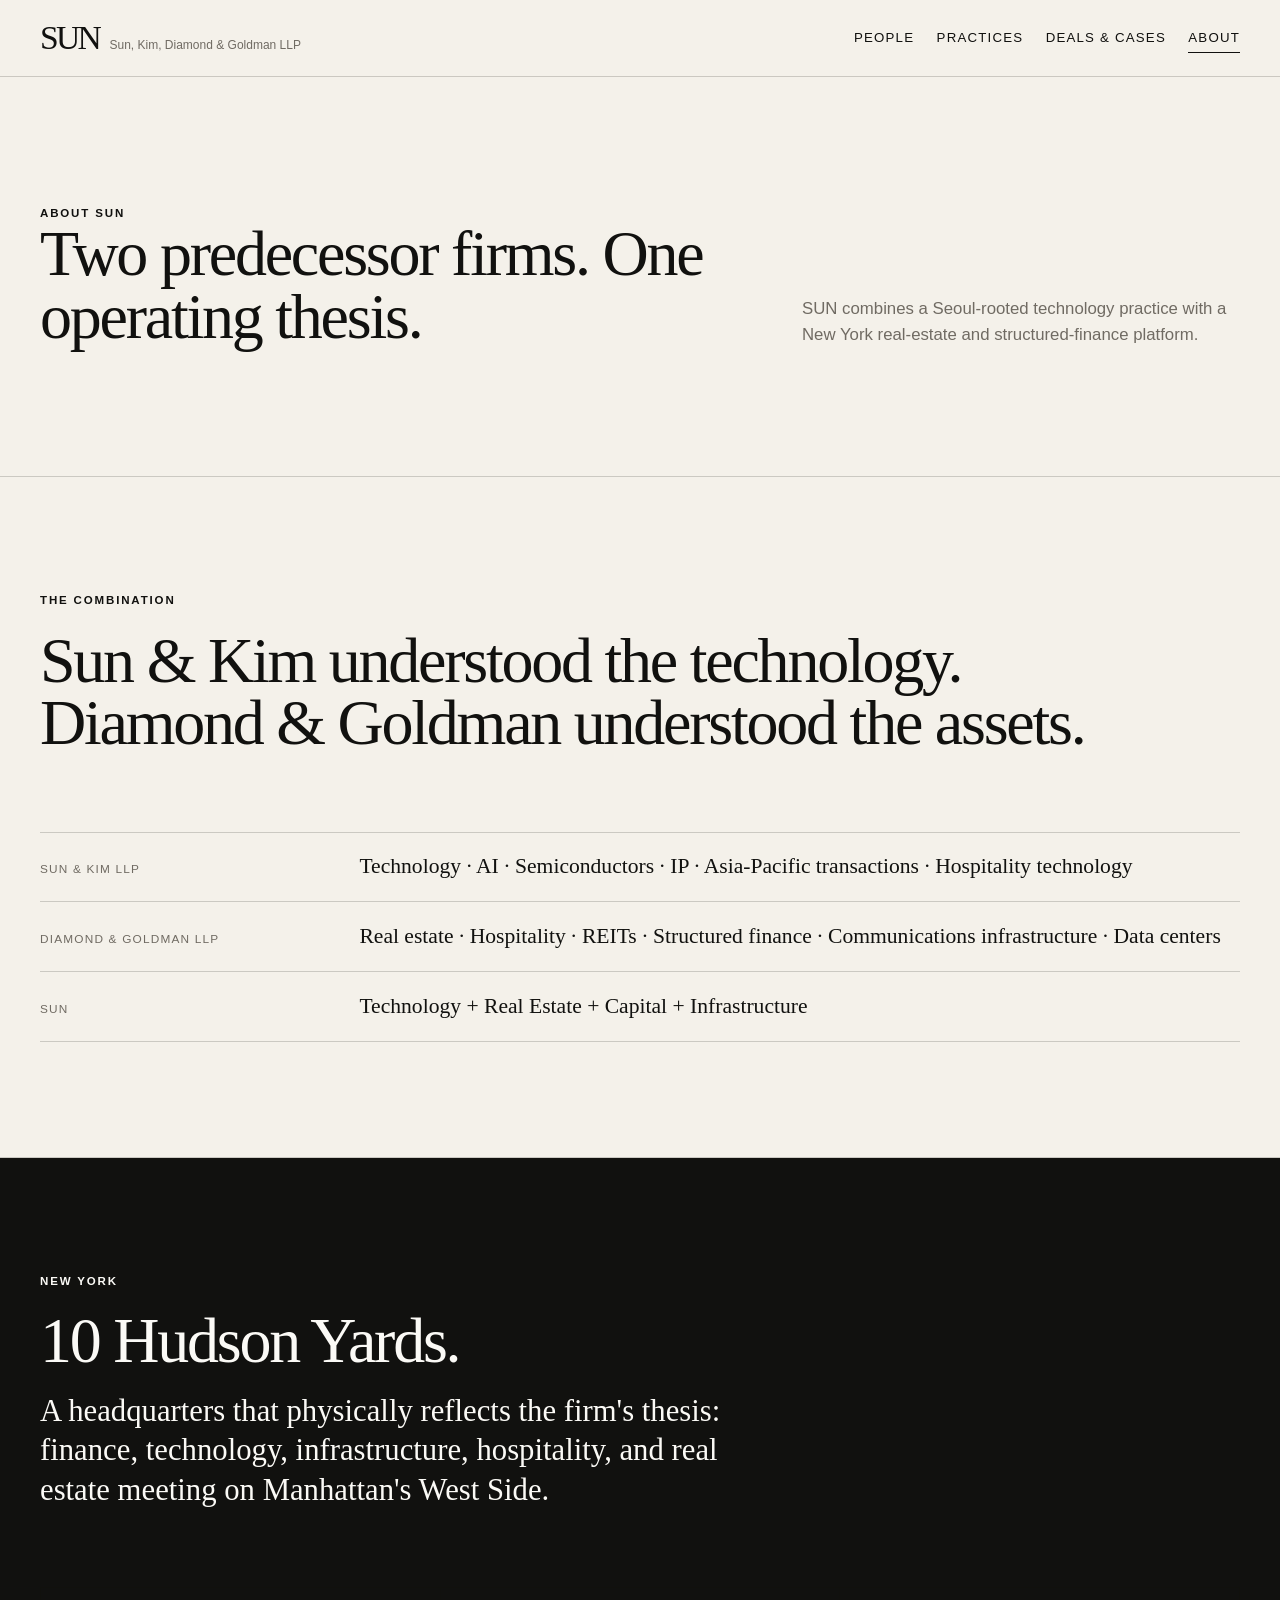
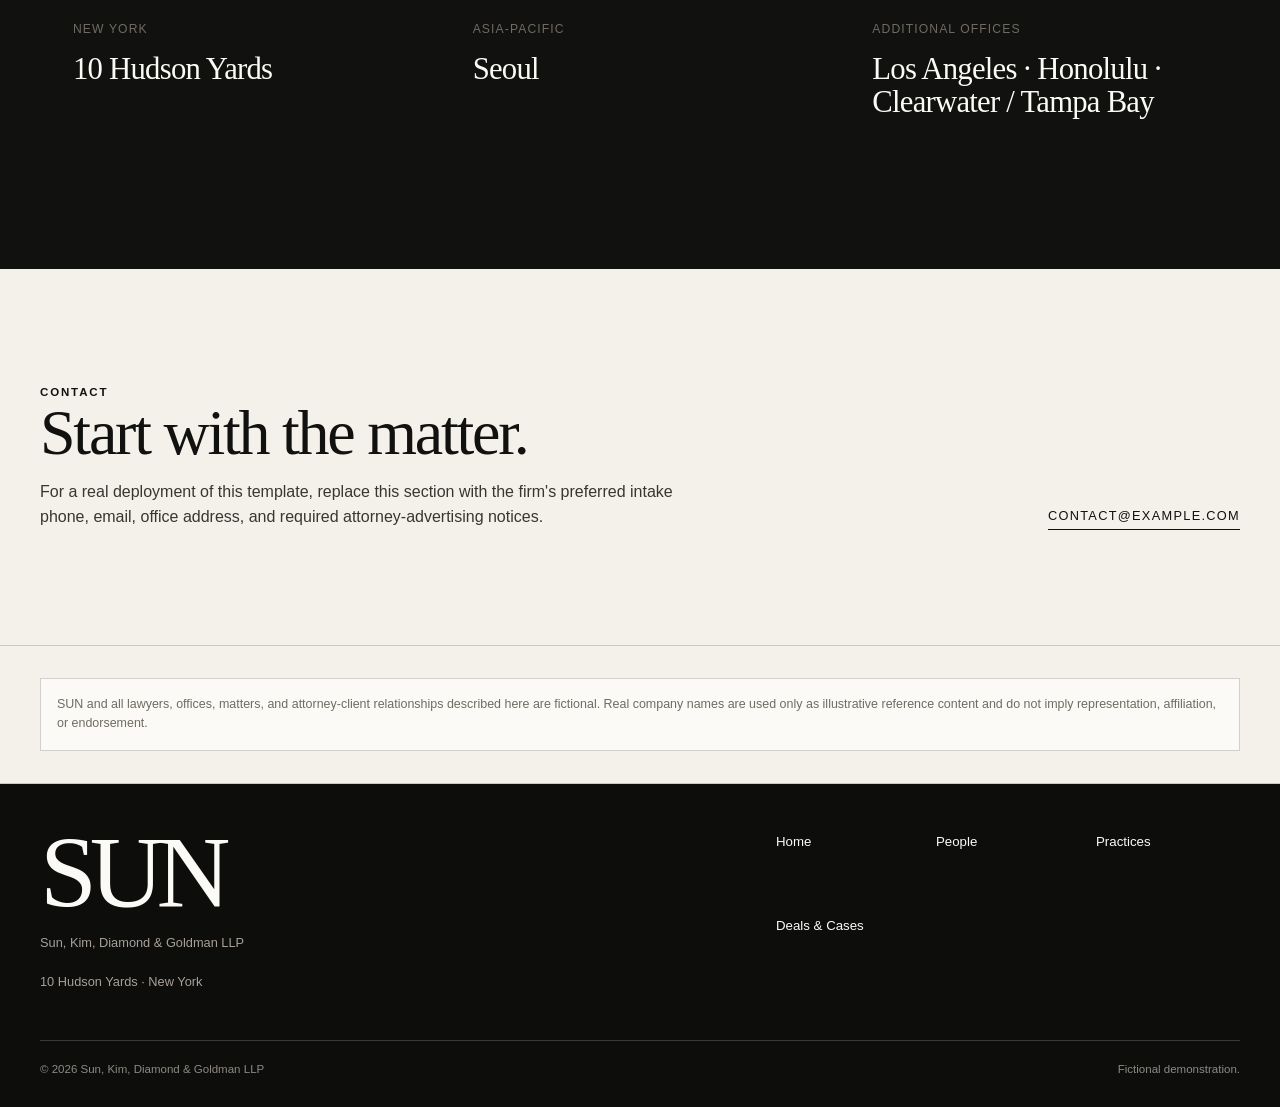
==== about.html @ 9f07de44 "build: add responsive SUN website pages" ====
<!DOCTYPE html>
<html lang="en"><head><meta charset="UTF-8"><meta name="viewport" content="width=device-width, initial-scale=1"><title>About — SUN</title><link rel="stylesheet" href="css/site.css"><script src="js/site-config.js"></script></head>
<body><a class="skip-link" href="#main">Skip to content</a>
<header class="site-header"><div class="container site-header__inner"><a class="brand" href="index.html"><span class="brand__mark" data-brand>SUN</span><span class="brand__legal" data-legal-name></span></a><nav class="nav" aria-label="Primary"><ul class="nav__list"><li><a class="nav__link" href="people.html">People</a></li><li><a class="nav__link" href="practices.html">Practices</a></li><li data-enterprise-only><a class="nav__link" href="matters.html">Deals & Cases</a></li><li><a class="nav__link" aria-current="page" href="about.html">About</a></li></ul></nav><button class="nav-toggle" aria-expanded="false" aria-controls="nav-drawer" aria-label="Open menu"><span class="nav-toggle__lines"></span></button></div></header>
<aside class="nav-drawer" id="nav-drawer" hidden><div class="nav-drawer__top"><span class="brand__mark" data-brand>SUN</span><button class="nav-drawer__close" aria-label="Close menu">×</button></div><ul class="nav-drawer__list"><li><a class="nav-drawer__link" href="people.html">People</a></li><li><a class="nav-drawer__link" href="practices.html">Practices</a></li><li data-enterprise-only><a class="nav-drawer__link" href="matters.html">Deals & Cases</a></li><li><a class="nav-drawer__link" href="about.html">About</a></li></ul></aside>
<main id="main">
<section class="page-hero"><div class="container page-hero__grid"><div><p class="eyebrow">About SUN</p><h1 class="section-title">Two predecessor firms. One operating thesis.</h1></div><p class="page-hero__copy" data-small-copy="A reusable legal website designed to make a focused practice feel clear, credible, and modern without pretending to be larger than it is.">SUN combines a Seoul-rooted technology practice with a New York real-estate and structured-finance platform.</p></div></section>
<section class="section"><div class="container"><div class="section-head"><p class="eyebrow">The combination</p><h2 class="section-title">Sun & Kim understood the technology.<br>Diamond & Goldman understood the assets.</h2></div><div class="detail-list">
<div class="detail-row"><div class="detail-row__label">Sun & Kim LLP</div><div class="detail-row__value">Technology · AI · Semiconductors · IP · Asia-Pacific transactions · Hospitality technology</div></div>
<div class="detail-row"><div class="detail-row__label">Diamond & Goldman LLP</div><div class="detail-row__value">Real estate · Hospitality · REITs · Structured finance · Communications infrastructure · Data centers</div></div>
<div class="detail-row"><div class="detail-row__label">SUN</div><div class="detail-row__value">Technology + Real Estate + Capital + Infrastructure</div></div>
</div></div></section>
<section class="section section--dark" data-enterprise-only><div class="container"><div class="section-head"><p class="eyebrow">New York</p><h2 class="section-title">10 Hudson Yards.</h2><p class="lede">A headquarters that physically reflects the firm's thesis: finance, technology, infrastructure, hospitality, and real estate meeting on Manhattan's West Side.</p></div><div class="office-grid"><article class="card"><p class="card__meta">New York</p><h3 class="card__title">10 Hudson Yards</h3></article><article class="card"><p class="card__meta">Asia-Pacific</p><h3 class="card__title">Seoul</h3></article><article class="card"><p class="card__meta">Additional offices</p><h3 class="card__title">Los Angeles · Honolulu · Clearwater / Tampa Bay</h3></article></div></div></section>
<section class="section" id="contact"><div class="container cta"><div><p class="eyebrow">Contact</p><h2 class="section-title">Start with the matter.</h2><p class="copy" style="margin-top:1rem;">For a real deployment of this template, replace this section with the firm's preferred intake phone, email, office address, and required attorney-advertising notices.</p></div><a class="cta__action" href="mailto:contact@example.com">contact@example.com</a></div></section>
<section class="section" style="padding-block:2rem;"><div class="container"><p class="notice">SUN and all lawyers, offices, matters, and attorney-client relationships described here are fictional. Real company names are used only as illustrative reference content and do not imply representation, affiliation, or endorsement.</p></div></section>
</main>
<footer class="site-footer"><div class="container"><div class="site-footer__grid"><div><div class="site-footer__mark" data-brand>SUN</div><p class="site-footer__legal" data-legal-name></p><p class="site-footer__legal" data-primary-office></p></div><ul class="site-footer__links"><li><a href="index.html">Home</a></li><li><a href="people.html">People</a></li><li><a href="practices.html">Practices</a></li><li data-enterprise-only><a href="matters.html">Deals & Cases</a></li></ul></div><div class="site-footer__bottom"><span>© <span data-year></span> <span data-legal-name></span></span><span>Fictional demonstration.</span></div></div></footer>
<script src="js/main.js"></script></body></html>
---- css/site.css ----
:root {
  --ink: #11110f;
  --paper: #f4f1ea;
  --paper-strong: #fbfaf6;
  --stone: #d8d2c7;
  --muted: #706b63;
  --line: rgba(17, 17, 15, 0.18);
  --accent: #27384d;
  --accent-soft: #dfe5ea;
  --serif: Georgia, "Times New Roman", Times, serif;
  --sans: "Helvetica Neue", Helvetica, Arial, -apple-system, BlinkMacSystemFont, "Segoe UI", sans-serif;
  --max: 82rem;
  --measure: 43rem;
  --s1: .35rem;
  --s2: .65rem;
  --s3: 1rem;
  --s4: 1.5rem;
  --s5: 2.25rem;
  --s6: 3.5rem;
  --s7: 5.5rem;
}

*,
*::before,
*::after { box-sizing: border-box; }

html {
  scroll-behavior: smooth;
  -webkit-text-size-adjust: 100%;
}

body {
  margin: 0;
  color: var(--ink);
  background: var(--paper);
  font-family: var(--sans);
  line-height: 1.55;
  font-size: 1rem;
  -webkit-font-smoothing: antialiased;
}

body.drawer-open { overflow: hidden; }

img, svg { display: block; max-width: 100%; }
a { color: inherit; text-decoration: none; }
button { font: inherit; }
ul { margin: 0; padding: 0; list-style: none; }
p { margin: 0; }
h1, h2, h3 { margin: 0; font-weight: 400; }

.skip-link {
  position: fixed;
  left: 1rem;
  top: -5rem;
  z-index: 999;
  background: var(--ink);
  color: #fff;
  padding: .75rem 1rem;
}
.skip-link:focus { top: 1rem; }

.container {
  width: min(calc(100% - 2rem), var(--max));
  margin-inline: auto;
}

.rule { border-top: 1px solid var(--line); }
.eyebrow {
  font-size: .72rem;
  text-transform: uppercase;
  letter-spacing: .16em;
  font-weight: 700;
}
.display {
  font-family: var(--serif);
  font-size: clamp(3.1rem, 9vw, 8.5rem);
  letter-spacing: -.055em;
  line-height: .86;
}
.section-title {
  font-family: var(--serif);
  font-size: clamp(2.25rem, 5vw, 4.8rem);
  line-height: .98;
  letter-spacing: -.035em;
}
.lede {
  font-family: var(--serif);
  font-size: clamp(1.25rem, 2.4vw, 2rem);
  line-height: 1.28;
  max-width: var(--measure);
}
.copy {
  max-width: 42rem;
  color: #393630;
}

.site-header {
  position: sticky;
  top: 0;
  z-index: 80;
  background: color-mix(in srgb, var(--paper) 94%, transparent);
  backdrop-filter: blur(12px);
  border-bottom: 1px solid var(--line);
}
.site-header__inner {
  min-height: 76px;
  display: grid;
  grid-template-columns: 1fr auto;
  align-items: center;
  gap: 1rem;
}
.brand {
  display: inline-flex;
  align-items: baseline;
  gap: .65rem;
  min-width: 0;
}
.brand__mark {
  font-family: var(--serif);
  font-size: 2.1rem;
  letter-spacing: -.08em;
}
.brand__legal {
  display: none;
  color: var(--muted);
  font-size: .75rem;
}
.nav { display: none; }
.nav__list { display: flex; gap: 1.4rem; align-items: center; }
.nav__link {
  font-size: .83rem;
  text-transform: uppercase;
  letter-spacing: .09em;
  border-bottom: 1px solid transparent;
  padding-block: .4rem;
}
.nav__link:hover,
.nav__link[aria-current="page"] { border-color: var(--ink); }
.nav-toggle {
  width: 44px;
  height: 44px;
  display: grid;
  place-items: center;
  border: 1px solid var(--line);
  background: transparent;
}
.nav-toggle__lines,
.nav-toggle__lines::before,
.nav-toggle__lines::after {
  width: 19px;
  height: 1px;
  background: var(--ink);
  content: "";
  display: block;
}
.nav-toggle__lines { position: relative; }
.nav-toggle__lines::before { position: absolute; top: -6px; }
.nav-toggle__lines::after { position: absolute; top: 6px; }

.nav-drawer {
  position: fixed;
  inset: 0;
  z-index: 100;
  background: var(--ink);
  color: var(--paper-strong);
  padding: 1rem;
}
.nav-drawer__top {
  display: flex;
  align-items: center;
  justify-content: space-between;
}
.nav-drawer__close {
  border: 1px solid rgba(255,255,255,.3);
  background: transparent;
  color: white;
  width: 44px;
  height: 44px;
  font-size: 1.4rem;
}
.nav-drawer__list {
  margin-top: 9vh;
  display: grid;
  gap: .15rem;
}
.nav-drawer__link {
  display: block;
  font-family: var(--serif);
  font-size: clamp(2.2rem, 10vw, 5rem);
  line-height: 1.02;
  padding: .25rem 0;
}
.nav-drawer__meta {
  position: absolute;
  left: 1rem;
  right: 1rem;
  bottom: 1.3rem;
  color: #bbb5aa;
  font-size: .8rem;
}

.hero {
  min-height: min(830px, calc(100svh - 76px));
  display: flex;
  align-items: flex-end;
  border-bottom: 1px solid var(--line);
  overflow: hidden;
}
.hero__inner {
  width: 100%;
  padding-block: clamp(4.5rem, 12vw, 9rem) clamp(2rem, 5vw, 4rem);
}
.hero__topline {
  display: flex;
  justify-content: space-between;
  gap: 2rem;
  align-items: flex-start;
  margin-bottom: clamp(3.2rem, 10vw, 8rem);
}
.hero__location {
  max-width: 18rem;
  text-align: right;
  font-size: .8rem;
  color: var(--muted);
}
.hero__statement {
  display: grid;
  gap: 1.4rem;
  margin-top: 2.2rem;
  max-width: 47rem;
}
.hero__statement strong { font-weight: 600; }

.section {
  padding-block: clamp(4rem, 9vw, 8rem);
  border-bottom: 1px solid var(--line);
}
.section--dark {
  background: var(--ink);
  color: var(--paper-strong);
}
.section--dark .copy,
.section--dark .meta { color: #bdb7ac; }
.section-head {
  display: grid;
  gap: 1.2rem;
  margin-bottom: clamp(2.5rem, 6vw, 5rem);
}
.section-head--split {
  grid-template-columns: 1fr;
}
.text-link {
  display: inline-flex;
  align-items: center;
  gap: .5rem;
  font-size: .78rem;
  text-transform: uppercase;
  letter-spacing: .11em;
  font-weight: 700;
}
.text-link::after { content: "↗"; transition: transform .18s ease; }
.text-link:hover::after { transform: translate(.15rem,-.15rem); }

.matter-grid,
.practice-grid,
.people-grid,
.office-grid,
.insight-grid {
  display: grid;
  gap: 1px;
  background: var(--line);
  border: 1px solid var(--line);
}
.card {
  background: var(--paper);
  padding: clamp(1.25rem, 3vw, 2rem);
  min-width: 0;
}
.section--dark .card { background: var(--ink); }
.card__meta,
.meta {
  color: var(--muted);
  font-size: .76rem;
  text-transform: uppercase;
  letter-spacing: .09em;
}
.card__title {
  margin-top: .9rem;
  font-family: var(--serif);
  font-size: clamp(1.55rem, 2.4vw, 2.2rem);
  line-height: 1.08;
  letter-spacing: -.025em;
}
.card__copy { margin-top: 1rem; color: #4c4943; }
.card__link { display: block; height: 100%; }
.card__link:hover .card__title { text-decoration: underline; text-decoration-thickness: 1px; text-underline-offset: .14em; }

.practice-card {
  min-height: 14rem;
  display: flex;
  flex-direction: column;
  justify-content: space-between;
}
.practice-card__index { color: var(--muted); font-size: .78rem; }
.practice-card__title {
  font-family: var(--serif);
  font-size: clamp(1.7rem, 3vw, 2.7rem);
  line-height: 1;
}

.person-card {
  min-height: 20rem;
  display: flex;
  flex-direction: column;
  justify-content: space-between;
}
.person-card__initials {
  font-family: var(--serif);
  font-size: clamp(4rem, 8vw, 7.2rem);
  letter-spacing: -.06em;
  color: color-mix(in srgb, var(--accent) 85%, var(--ink));
}
.person-card__name {
  font-family: var(--serif);
  font-size: 1.65rem;
  line-height: 1.05;
}
.person-card__role { color: var(--muted); margin-top: .35rem; font-size: .9rem; }

.client-strip {
  display: flex;
  flex-wrap: wrap;
  gap: .75rem 1.5rem;
  padding-top: 1.5rem;
  color: var(--muted);
}
.client-strip span { font-size: .78rem; text-transform: uppercase; letter-spacing: .1em; }

.thesis {
  display: grid;
  gap: 2rem;
  align-items: start;
}
.thesis__line {
  font-family: var(--serif);
  font-size: clamp(2.7rem, 7vw, 7rem);
  line-height: .93;
  letter-spacing: -.045em;
}
.thesis__steps {
  display: grid;
  border-top: 1px solid rgba(255,255,255,.24);
}
.thesis__step {
  display: grid;
  grid-template-columns: 2.2rem 1fr;
  gap: 1rem;
  padding-block: 1rem;
  border-bottom: 1px solid rgba(255,255,255,.16);
}
.thesis__step b { font-weight: 500; }

.page-hero {
  padding-block: clamp(4rem, 10vw, 8rem);
  border-bottom: 1px solid var(--line);
}
.page-hero__grid {
  display: grid;
  gap: 2rem;
}
.page-hero__copy {
  max-width: 44rem;
  color: var(--muted);
  font-size: 1.05rem;
}

.detail-list {
  display: grid;
  border-top: 1px solid var(--line);
}
.detail-row {
  display: grid;
  gap: .7rem;
  padding-block: 1.1rem;
  border-bottom: 1px solid var(--line);
}
.detail-row__label {
  font-size: .74rem;
  text-transform: uppercase;
  letter-spacing: .1em;
  color: var(--muted);
}
.detail-row__value { font-family: var(--serif); font-size: 1.35rem; }

.notice {
  border: 1px solid var(--line);
  padding: 1rem;
  font-size: .78rem;
  color: var(--muted);
  background: var(--paper-strong);
}

.cta {
  display: grid;
  gap: 2rem;
  align-items: end;
}
.cta__action {
  display: inline-block;
  border-bottom: 1px solid currentColor;
  padding-bottom: .2rem;
  font-size: .8rem;
  text-transform: uppercase;
  letter-spacing: .1em;
}

.site-footer {
  background: #0d0d0c;
  color: var(--paper-strong);
  padding-block: 3rem 1.8rem;
}
.site-footer__grid {
  display: grid;
  gap: 2.5rem;
}
.site-footer__mark {
  font-family: var(--serif);
  font-size: clamp(3rem, 8vw, 7rem);
  line-height: .8;
  letter-spacing: -.07em;
}
.site-footer__legal { margin-top: 1.2rem; color: #a7a198; font-size: .8rem; }
.site-footer__links {
  display: grid;
  grid-template-columns: repeat(2,minmax(0,1fr));
  gap: .55rem 1rem;
  font-size: .83rem;
}
.site-footer__bottom {
  margin-top: 3rem;
  padding-top: 1.25rem;
  border-top: 1px solid rgba(255,255,255,.18);
  display: flex;
  flex-wrap: wrap;
  gap: .7rem 1.2rem;
  justify-content: space-between;
  color: #8f8a82;
  font-size: .72rem;
}

@media (min-width: 640px) {
  .container { width: min(calc(100% - 3rem), var(--max)); }
  .brand__legal { display: inline; }
  .matter-grid,
  .practice-grid,
  .people-grid,
  .office-grid,
  .insight-grid { grid-template-columns: repeat(2, minmax(0, 1fr)); }
  .detail-row { grid-template-columns: minmax(10rem,.35fr) 1fr; align-items: baseline; }
  .site-footer__links { grid-template-columns: repeat(3,minmax(0,1fr)); }
}

@media (min-width: 920px) {
  .site-header__inner { grid-template-columns: auto 1fr; }
  .nav { display: block; justify-self: end; }
  .nav-toggle { display: none; }
  .section-head--split { grid-template-columns: 1fr 1fr; align-items: end; }
  .section-head--split > :last-child { justify-self: end; }
  .matter-grid { grid-template-columns: 1.4fr 1fr 1fr; }
  .practice-grid { grid-template-columns: repeat(3, minmax(0,1fr)); }
  .people-grid { grid-template-columns: repeat(4, minmax(0,1fr)); }
  .office-grid { grid-template-columns: repeat(3, minmax(0,1fr)); }
  .insight-grid { grid-template-columns: repeat(3, minmax(0,1fr)); }
  .thesis { grid-template-columns: 1.25fr .75fr; gap: 5rem; }
  .page-hero__grid { grid-template-columns: 1.25fr .75fr; align-items: end; }
  .cta { grid-template-columns: 1fr auto; }
  .site-footer__grid { grid-template-columns: 1.2fr .8fr; }
}

@media (min-width: 1200px) {
  .container { width: min(calc(100% - 5rem), var(--max)); }
}

@media (prefers-reduced-motion: reduce) {
  * { scroll-behavior: auto !important; transition: none !important; }
}

:focus-visible {
  outline: 2px solid var(--accent);
  outline-offset: 3px;
}

html[data-firm-profile="small"] [data-enterprise-only] { display: none !important; }
html[data-firm-profile="small"] .people-grid { grid-template-columns: repeat(auto-fit, minmax(min(100%, 18rem), 1fr)); }
html[data-firm-profile="small"] .practice-grid,
html[data-firm-profile="small"] .matter-grid,
html[data-firm-profile="small"] .office-grid { grid-template-columns: repeat(auto-fit, minmax(min(100%, 20rem), 1fr)); }
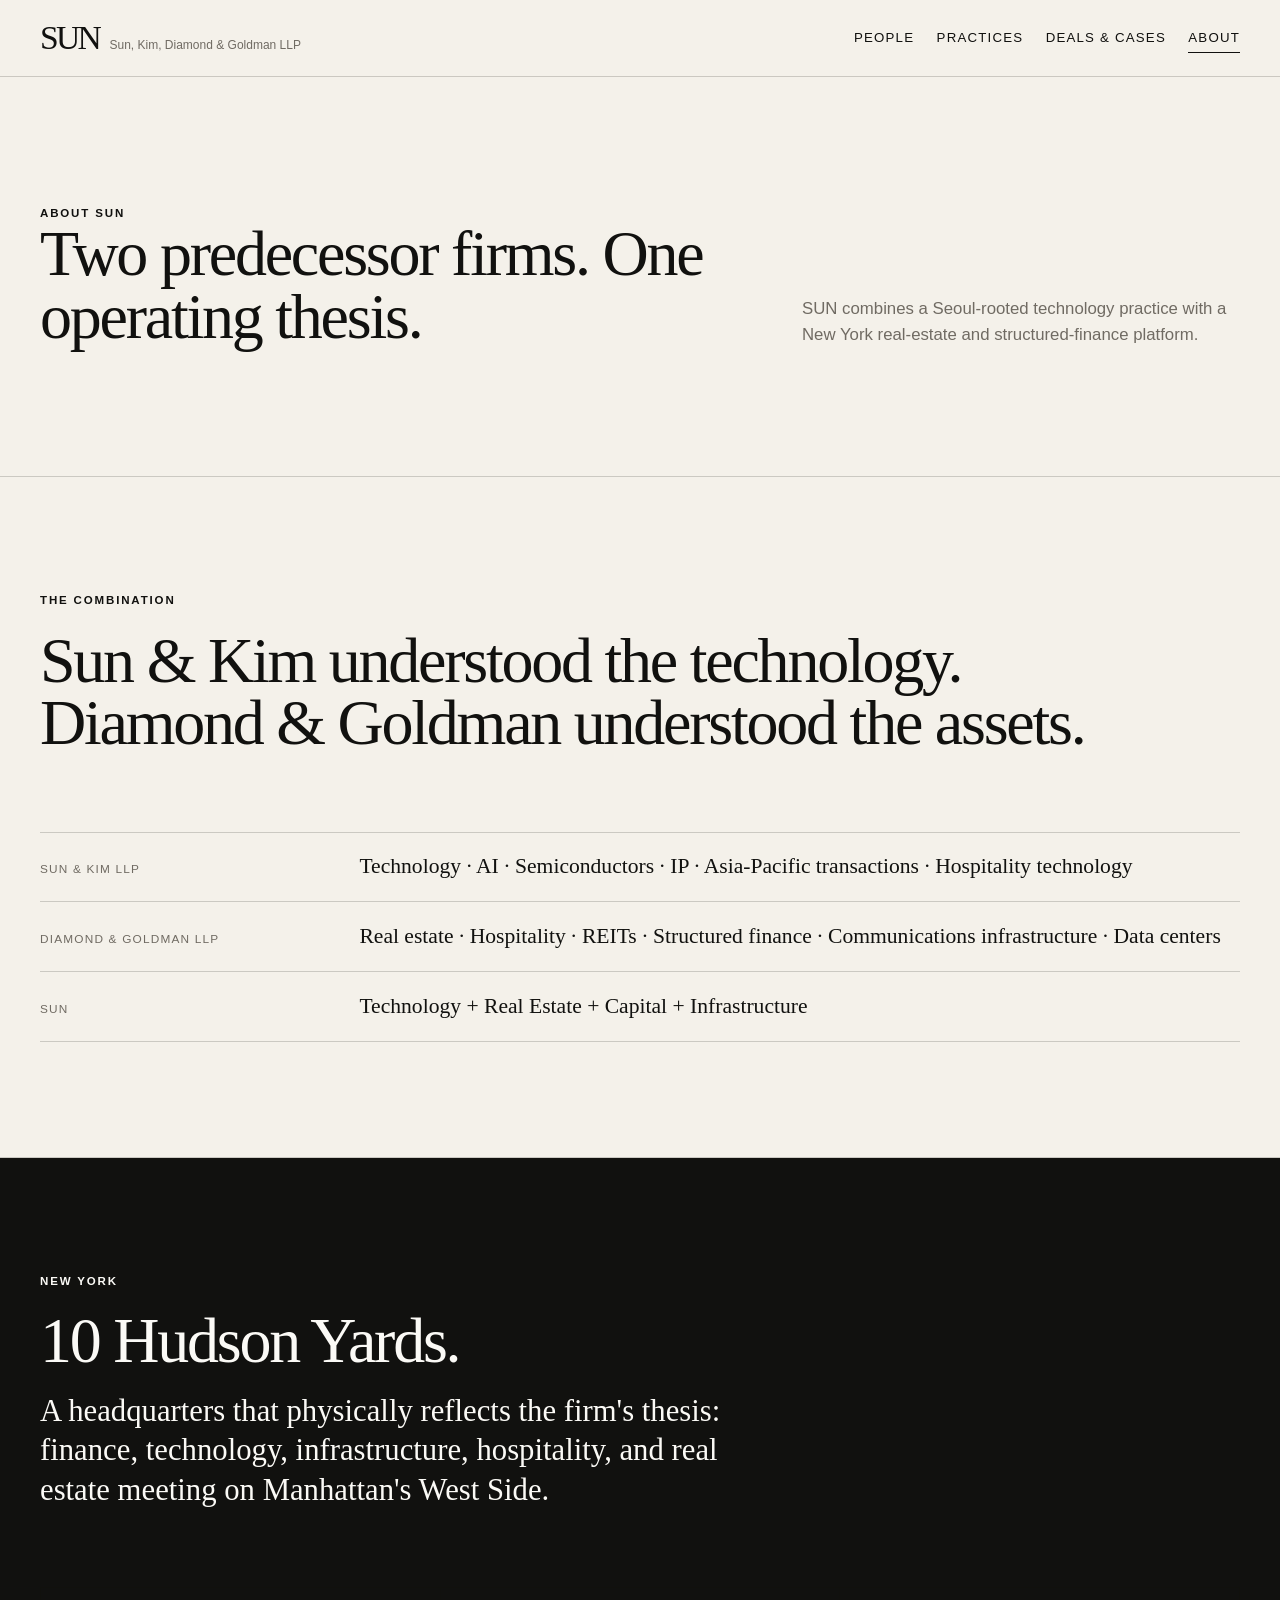
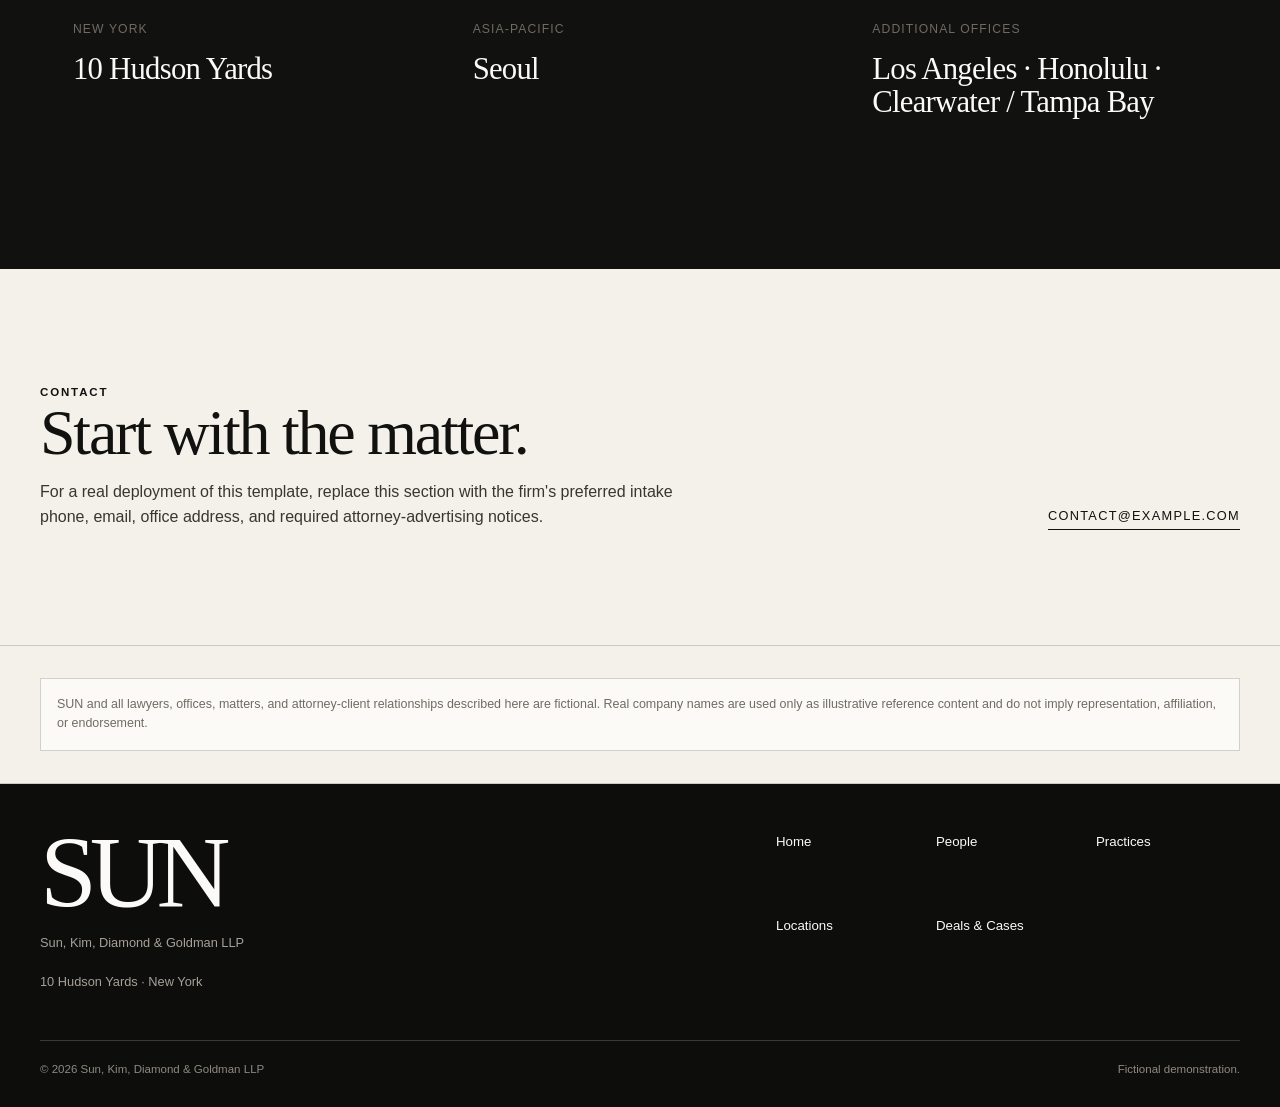
==== commit c053a058: "design: add locations navigation and editorial refinements" ====
--- a/about.html
+++ b/about.html
@@ -14,5 +14,5 @@
 <section class="section" id="contact"><div class="container cta"><div><p class="eyebrow">Contact</p><h2 class="section-title">Start with the matter.</h2><p class="copy" style="margin-top:1rem;">For a real deployment of this template, replace this section with the firm's preferred intake phone, email, office address, and required attorney-advertising notices.</p></div><a class="cta__action" href="mailto:contact@example.com">contact@example.com</a></div></section>
 <section class="section" style="padding-block:2rem;"><div class="container"><p class="notice">SUN and all lawyers, offices, matters, and attorney-client relationships described here are fictional. Real company names are used only as illustrative reference content and do not imply representation, affiliation, or endorsement.</p></div></section>
 </main>
-<footer class="site-footer"><div class="container"><div class="site-footer__grid"><div><div class="site-footer__mark" data-brand>SUN</div><p class="site-footer__legal" data-legal-name></p><p class="site-footer__legal" data-primary-office></p></div><ul class="site-footer__links"><li><a href="index.html">Home</a></li><li><a href="people.html">People</a></li><li><a href="practices.html">Practices</a></li><li data-enterprise-only><a href="matters.html">Deals & Cases</a></li></ul></div><div class="site-footer__bottom"><span>© <span data-year></span> <span data-legal-name></span></span><span>Fictional demonstration.</span></div></div></footer>
+<footer class="site-footer"><div class="container"><div class="site-footer__grid"><div><div class="site-footer__mark" data-brand>SUN</div><p class="site-footer__legal" data-legal-name></p><p class="site-footer__legal" data-primary-office></p></div><ul class="site-footer__links"><li><a href="index.html">Home</a></li><li><a href="people.html">People</a></li><li><a href="practices.html">Practices</a></li><li><a href="locations.html">Locations</a></li><li data-enterprise-only><a href="matters.html">Deals & Cases</a></li></ul></div><div class="site-footer__bottom"><span>© <span data-year></span> <span data-legal-name></span></span><span>Fictional demonstration.</span></div></div></footer>
 <script src="js/main.js"></script></body></html>
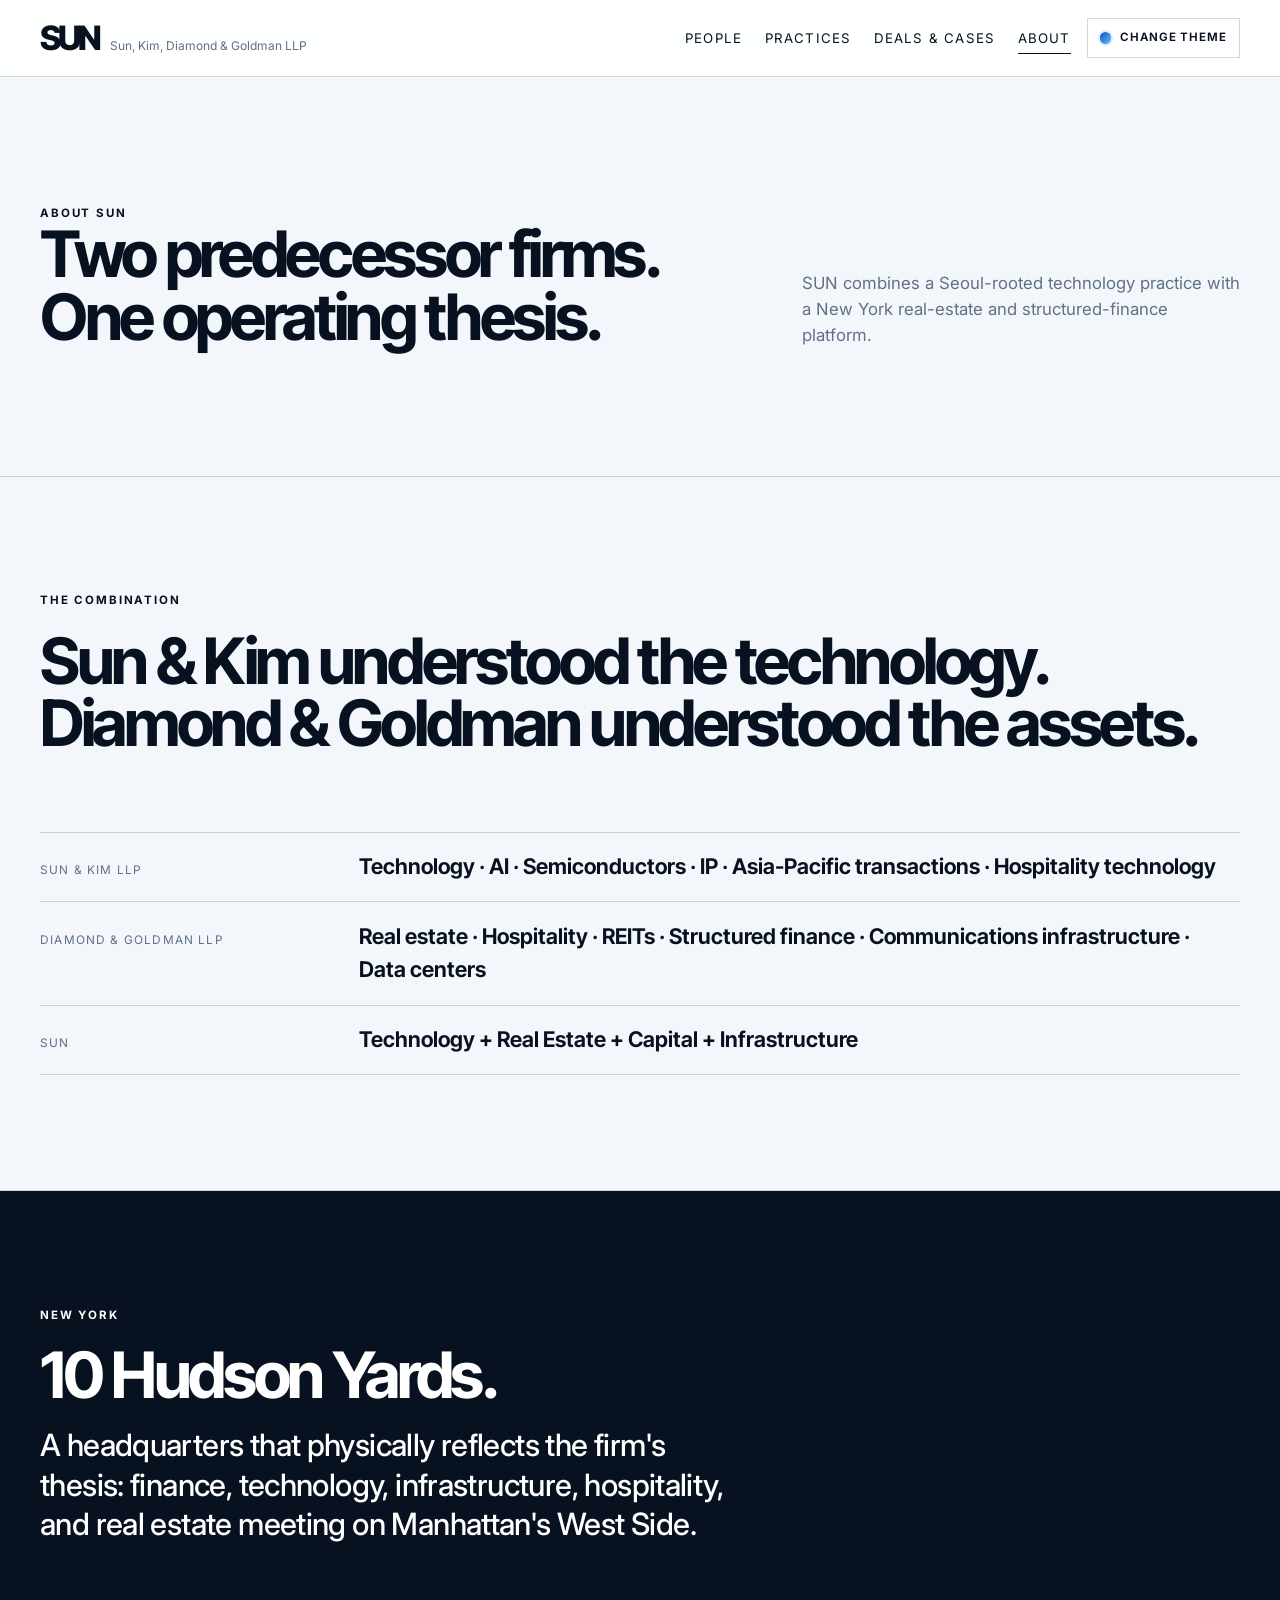
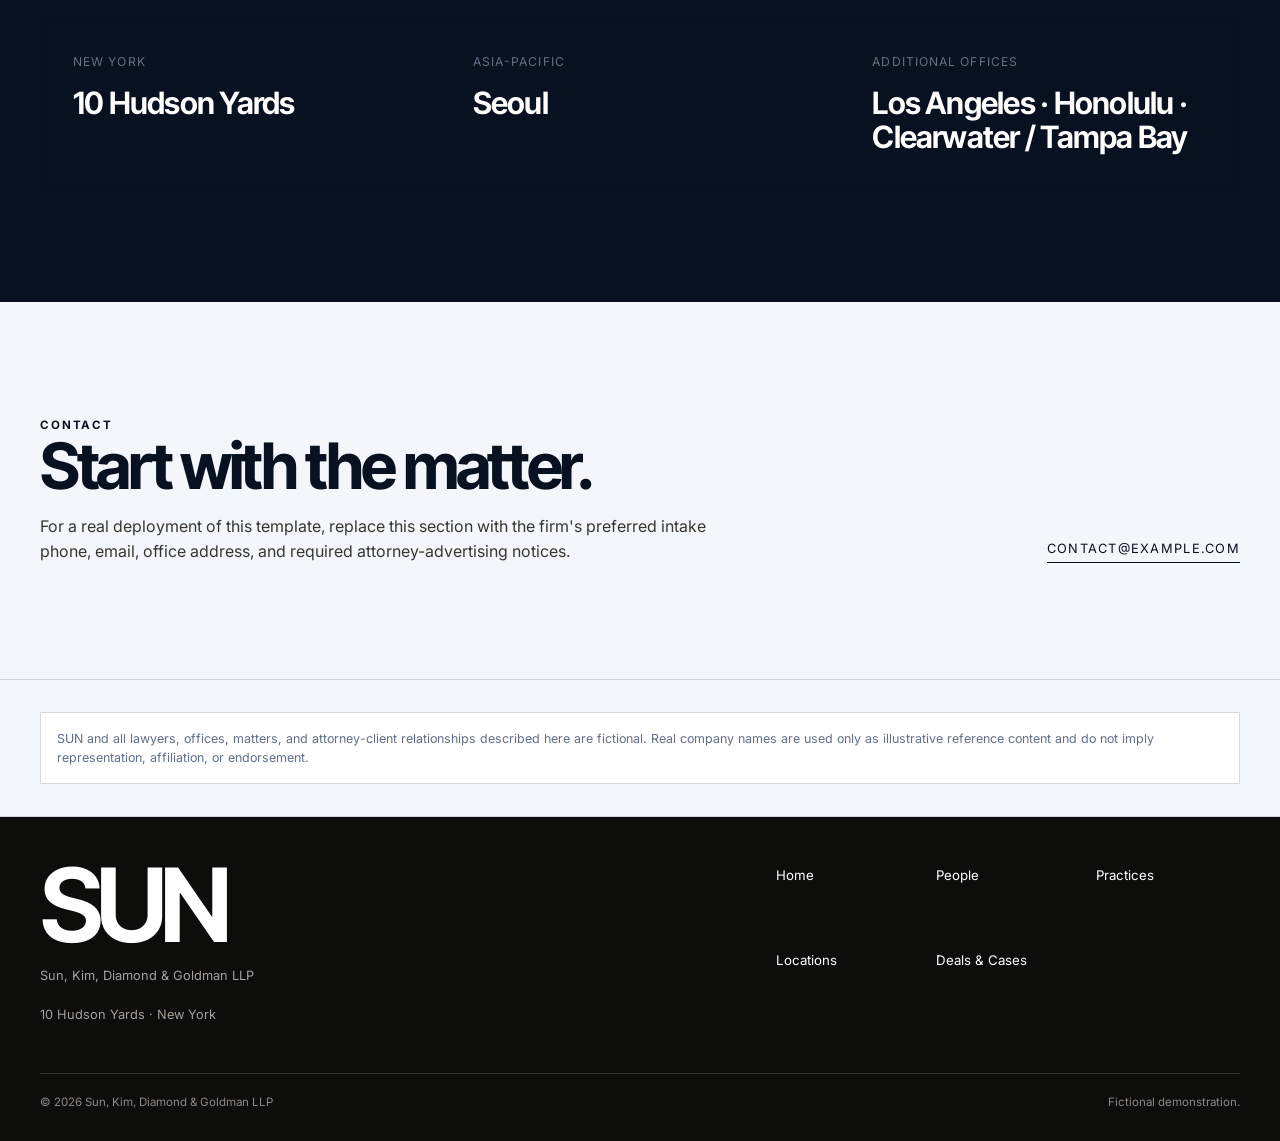
==== commit 6efdc4c2: "design: load Inter typography consistently" ====
--- a/about.html
+++ b/about.html
@@ -1,5 +1,5 @@
 <!DOCTYPE html>
-<html lang="en"><head><meta charset="UTF-8"><meta name="viewport" content="width=device-width, initial-scale=1"><title>About — SUN</title><link rel="stylesheet" href="css/site.css"><script src="js/site-config.js"></script></head>
+<html lang="en"><head><meta charset="UTF-8"><meta name="viewport" content="width=device-width, initial-scale=1"><title>About — SUN</title><link rel="preconnect" href="https://fonts.googleapis.com"><link rel="preconnect" href="https://fonts.gstatic.com" crossorigin><link href="https://fonts.googleapis.com/css2?family=Inter:wght@400;500;600;700&family=Inter+Tight:wght@500;600;700;800&display=swap" rel="stylesheet"><link rel="stylesheet" href="css/site.css"><script src="js/site-config.js"></script></head>
 <body><a class="skip-link" href="#main">Skip to content</a>
 <header class="site-header"><div class="container site-header__inner"><a class="brand" href="index.html"><span class="brand__mark" data-brand>SUN</span><span class="brand__legal" data-legal-name></span></a><nav class="nav" aria-label="Primary"><ul class="nav__list"><li><a class="nav__link" href="people.html">People</a></li><li><a class="nav__link" href="practices.html">Practices</a></li><li data-enterprise-only><a class="nav__link" href="matters.html">Deals & Cases</a></li><li><a class="nav__link" aria-current="page" href="about.html">About</a></li></ul></nav><button class="nav-toggle" aria-expanded="false" aria-controls="nav-drawer" aria-label="Open menu"><span class="nav-toggle__lines"></span></button></div></header>
 <aside class="nav-drawer" id="nav-drawer" hidden><div class="nav-drawer__top"><span class="brand__mark" data-brand>SUN</span><button class="nav-drawer__close" aria-label="Close menu">×</button></div><ul class="nav-drawer__list"><li><a class="nav-drawer__link" href="people.html">People</a></li><li><a class="nav-drawer__link" href="practices.html">Practices</a></li><li data-enterprise-only><a class="nav-drawer__link" href="matters.html">Deals & Cases</a></li><li><a class="nav-drawer__link" href="about.html">About</a></li></ul></aside>
--- a/css/site.css
+++ b/css/site.css
@@ -495,3 +495,534 @@
 html[data-firm-profile="small"] .practice-grid,
 html[data-firm-profile="small"] .matter-grid,
 html[data-firm-profile="small"] .office-grid { grid-template-columns: repeat(auto-fit, minmax(min(100%, 20rem), 1fr)); }
+
+
+/* -- Locations ----------------------------------------------------------- */
+.location-feature {
+  border-bottom: 1px solid var(--line);
+}
+.location-feature__media {
+  width: 100%;
+  max-height: 38rem;
+  overflow: hidden;
+  background: var(--stone);
+}
+.location-feature__media img {
+  width: 100%;
+  height: clamp(18rem, 48vw, 38rem);
+  object-fit: cover;
+  object-position: center 48%;
+}
+.location-feature__content {
+  padding-block: clamp(2rem, 6vw, 5rem);
+  display: grid;
+  gap: 2rem;
+}
+.location-feature__details {
+  display: grid;
+  gap: 1.25rem;
+}
+.location-feature__facts {
+  margin-top: .75rem;
+}
+.image-credit {
+  color: var(--muted);
+  font-size: .7rem;
+  line-height: 1.5;
+}
+.image-credit a {
+  text-decoration: underline;
+  text-underline-offset: .18em;
+}
+.location-list {
+  border-top: 1px solid var(--line);
+}
+.location-row {
+  display: grid;
+  gap: .65rem;
+  padding-block: 1.5rem;
+  border-bottom: 1px solid var(--line);
+}
+.location-row__city {
+  font-family: var(--serif);
+  font-size: clamp(1.8rem, 4vw, 3.2rem);
+  line-height: 1;
+  letter-spacing: -.035em;
+}
+.location-row__role {
+  font-weight: 600;
+  margin-bottom: .35rem;
+}
+.location-row__region {
+  color: var(--muted);
+  font-size: .72rem;
+  text-transform: uppercase;
+  letter-spacing: .12em;
+}
+
+@media (min-width: 920px) {
+  .location-feature__content {
+    grid-template-columns: .8fr 1.2fr;
+    gap: 5rem;
+    align-items: start;
+  }
+  .location-row {
+    grid-template-columns: minmax(12rem,.55fr) 1fr auto;
+    gap: 2rem;
+    align-items: start;
+  }
+}
+
+
+/* ==========================================================================
+   SUN V2 — Hudson Cobalt + Inter
+   Visual thesis: institutional law with architectural/technology energy.
+   ========================================================================== */
+
+:root,
+html[data-theme="cobalt"] {
+  --ink: #07111f;
+  --paper: #f3f7fb;
+  --paper-strong: #ffffff;
+  --stone: #dbe7f2;
+  --muted: #607087;
+  --line: rgba(7, 17, 31, 0.16);
+  --accent: #0a4fb3;
+  --accent-strong: #168bff;
+  --accent-light: #62c3ff;
+  --hero-gradient: linear-gradient(132deg, #061a33 0%, #0a4fb3 44%, #168bff 75%, #62c3ff 112%);
+  --hero-text: #ffffff;
+  --hero-muted: rgba(255,255,255,.80);
+  --serif: "Inter Tight", "Inter", Arial, sans-serif;
+  --sans: "Inter", Arial, sans-serif;
+}
+
+html[data-theme="lime"] {
+  --ink: #102014;
+  --paper: #f6faef;
+  --paper-strong: #ffffff;
+  --stone: #e2efd2;
+  --muted: #66725f;
+  --line: rgba(16, 32, 20, 0.16);
+  --accent: #4f9f29;
+  --accent-strong: #73c93a;
+  --accent-light: #b8f34b;
+  --hero-gradient: linear-gradient(132deg, #102312 0%, #28551c 42%, #63b72d 76%, #b8f34b 116%);
+  --hero-text: #ffffff;
+  --hero-muted: rgba(255,255,255,.80);
+}
+
+html[data-theme="rose"] {
+  --ink: #241017;
+  --paper: #fbf3f5;
+  --paper-strong: #ffffff;
+  --stone: #f0dce1;
+  --muted: #7a6269;
+  --line: rgba(36, 16, 23, 0.16);
+  --accent: #9e2740;
+  --accent-strong: #d53f5d;
+  --accent-light: #ff8093;
+  --hero-gradient: linear-gradient(132deg, #2b0a13 0%, #6f172b 42%, #b92e4a 76%, #ff6b82 116%);
+  --hero-text: #ffffff;
+  --hero-muted: rgba(255,255,255,.80);
+}
+
+html[data-theme="lemon"] {
+  --ink: #231f10;
+  --paper: #fffbed;
+  --paper-strong: #ffffff;
+  --stone: #f3ebc9;
+  --muted: #756d4e;
+  --line: rgba(35, 31, 16, 0.17);
+  --accent: #9f7c00;
+  --accent-strong: #d6a900;
+  --accent-light: #ffe65b;
+  --hero-gradient: linear-gradient(132deg, #332a00 0%, #735d00 44%, #d6a900 77%, #ffe65b 118%);
+  --hero-text: #fffdf5;
+  --hero-muted: rgba(255,253,245,.82);
+}
+
+html[data-theme="lavender"] {
+  --ink: #1c1830;
+  --paper: #f8f5ff;
+  --paper-strong: #ffffff;
+  --stone: #e9e1fa;
+  --muted: #6f6784;
+  --line: rgba(28, 24, 48, 0.16);
+  --accent: #654ac4;
+  --accent-strong: #886ce6;
+  --accent-light: #c8b7ff;
+  --hero-gradient: linear-gradient(132deg, #1d1535 0%, #45317f 44%, #7557d9 77%, #c8b7ff 118%);
+  --hero-text: #ffffff;
+  --hero-muted: rgba(255,255,255,.81);
+}
+
+html[data-theme="dove"] {
+  --ink: #1b2026;
+  --paper: #f4f6f8;
+  --paper-strong: #ffffff;
+  --stone: #e2e6ea;
+  --muted: #6b737c;
+  --line: rgba(27, 32, 38, 0.16);
+  --accent: #66707b;
+  --accent-strong: #9099a3;
+  --accent-light: #d7dce2;
+  --hero-gradient: linear-gradient(132deg, #343a42 0%, #59616b 46%, #8b949e 79%, #d7dce2 120%);
+  --hero-text: #ffffff;
+  --hero-muted: rgba(255,255,255,.80);
+}
+
+html[data-theme="ivory"] {
+  --ink: #29251d;
+  --paper: #fffdf6;
+  --paper-strong: #ffffff;
+  --stone: #eee8d9;
+  --muted: #756f61;
+  --line: rgba(41, 37, 29, 0.16);
+  --accent: #8f8261;
+  --accent-strong: #b7a779;
+  --accent-light: #fff2c9;
+  --hero-gradient: linear-gradient(132deg, #5a523f 0%, #8f8261 43%, #d8cfae 79%, #fff9e9 120%);
+  --hero-text: #ffffff;
+  --hero-muted: rgba(255,255,255,.82);
+}
+
+html[data-theme="onyx"] {
+  --ink: #0b0d10;
+  --paper: #f4f5f6;
+  --paper-strong: #ffffff;
+  --stone: #dfe2e6;
+  --muted: #666c75;
+  --line: rgba(11, 13, 16, 0.18);
+  --accent: #252a31;
+  --accent-strong: #4b515b;
+  --accent-light: #8f97a3;
+  --hero-gradient: linear-gradient(132deg, #050608 0%, #111419 46%, #252a31 78%, #4b515b 118%);
+  --hero-text: #ffffff;
+  --hero-muted: rgba(255,255,255,.76);
+}
+
+body {
+  font-family: var(--sans);
+  font-feature-settings: "kern", "liga", "calt";
+}
+
+h1,
+h2,
+h3,
+.display,
+.section-title,
+.card__title,
+.practice-card__title,
+.person-card__initials,
+.person-card__name,
+.thesis__line,
+.detail-row__value,
+.site-footer__mark,
+.location-row__city {
+  font-family: var(--serif);
+  font-weight: 650;
+}
+
+.display {
+  font-weight: 800;
+  letter-spacing: -0.075em;
+}
+
+.section-title {
+  font-weight: 700;
+  letter-spacing: -0.052em;
+}
+
+.lede {
+  font-family: var(--sans);
+  font-weight: 500;
+  letter-spacing: -0.02em;
+}
+
+.hero {
+  position: relative;
+  background: var(--hero-gradient);
+  color: var(--hero-text);
+  border-bottom: 0;
+}
+
+.hero::after {
+  content: "";
+  position: absolute;
+  inset: 0;
+  pointer-events: none;
+  background:
+    radial-gradient(circle at 80% 12%, rgba(255,255,255,.24), transparent 22%),
+    linear-gradient(115deg, transparent 0 62%, rgba(255,255,255,.08) 62.15%, transparent 62.3%);
+}
+
+.hero__inner {
+  position: relative;
+  z-index: 1;
+}
+
+.hero .copy,
+.hero .hero__location {
+  color: var(--hero-muted);
+}
+
+.hero .text-link {
+  color: var(--hero-text);
+}
+
+.hero .eyebrow {
+  color: var(--hero-muted);
+}
+
+.site-header {
+  background: color-mix(in srgb, var(--paper-strong) 92%, transparent);
+  border-bottom-color: var(--line);
+}
+
+.brand__mark {
+  font-family: var(--serif);
+  font-weight: 800;
+  letter-spacing: -0.085em;
+}
+
+.card {
+  transition: transform .22s ease, background-color .22s ease, border-color .22s ease;
+}
+
+.card__link:hover {
+  transform: translateY(-2px);
+}
+
+.section--dark {
+  background: var(--ink);
+}
+
+/* Theme picker ----------------------------------------------------------- */
+
+.site-header__inner {
+  grid-template-columns: minmax(0, 1fr) auto auto;
+}
+
+.theme-control {
+  position: relative;
+  justify-self: end;
+  z-index: 95;
+}
+
+.theme-control__button {
+  min-height: 40px;
+  display: inline-flex;
+  align-items: center;
+  gap: .55rem;
+  border: 1px solid var(--line);
+  background: var(--paper-strong);
+  color: var(--ink);
+  padding: .55rem .75rem;
+  font-size: .72rem;
+  font-weight: 650;
+  text-transform: uppercase;
+  letter-spacing: .08em;
+  cursor: pointer;
+}
+
+.theme-control__dot {
+  width: .72rem;
+  height: .72rem;
+  border-radius: 999px;
+  background: linear-gradient(135deg, var(--accent), var(--accent-light));
+  box-shadow: 0 0 0 2px color-mix(in srgb, var(--accent-light) 25%, transparent);
+}
+
+.theme-menu {
+  position: absolute;
+  right: 0;
+  top: calc(100% + .55rem);
+  width: min(19rem, calc(100vw - 2rem));
+  padding: .7rem;
+  border: 1px solid var(--line);
+  background: var(--paper-strong);
+  box-shadow: 0 20px 60px rgba(7,17,31,.18);
+}
+
+.theme-menu__title {
+  padding: .45rem .5rem .7rem;
+  color: var(--muted);
+  font-size: .68rem;
+  font-weight: 700;
+  text-transform: uppercase;
+  letter-spacing: .1em;
+}
+
+.theme-menu__choice {
+  width: 100%;
+  display: grid;
+  grid-template-columns: 2.6rem 1fr;
+  align-items: center;
+  gap: .65rem;
+  border: 0;
+  background: transparent;
+  padding: .55rem .5rem;
+  color: var(--ink);
+  text-align: left;
+  cursor: pointer;
+}
+
+.theme-menu__choice:hover,
+.theme-menu__choice[aria-pressed="true"] {
+  background: var(--stone);
+}
+
+.theme-menu__swatch {
+  width: 2.6rem;
+  height: 1.4rem;
+  border-radius: 999px;
+}
+
+/* Locations gallery ----------------------------------------------------- */
+
+.locations-intro {
+  padding-bottom: 2rem;
+}
+
+.location-gallery {
+  display: grid;
+  gap: 1px;
+  background: var(--line);
+  border-top: 1px solid var(--line);
+  border-bottom: 1px solid var(--line);
+}
+
+.location-card {
+  background: var(--paper);
+  min-width: 0;
+}
+
+.location-card__media {
+  position: relative;
+  aspect-ratio: 16 / 10;
+  overflow: hidden;
+  background: var(--stone);
+}
+
+.location-card__media img {
+  width: 100%;
+  height: 100%;
+  object-fit: cover;
+  object-position: center;
+  filter: saturate(.96) contrast(1.03);
+  transition: transform .5s cubic-bezier(.2,.7,.2,1), filter .25s ease;
+}
+
+.location-card:hover .location-card__media img {
+  transform: scale(1.018);
+  filter: saturate(1.04) contrast(1.04);
+}
+
+.location-card__body {
+  padding: clamp(1.25rem, 3vw, 2.1rem);
+  display: grid;
+  gap: 1rem;
+}
+
+.location-card__top {
+  display: flex;
+  align-items: flex-start;
+  justify-content: space-between;
+  gap: 1rem;
+}
+
+.location-card__city {
+  font-family: var(--serif);
+  font-size: clamp(1.85rem, 4vw, 3rem);
+  font-weight: 700;
+  line-height: .98;
+  letter-spacing: -.045em;
+}
+
+.location-card__label {
+  color: var(--accent);
+  font-size: .69rem;
+  font-weight: 700;
+  text-transform: uppercase;
+  letter-spacing: .11em;
+  white-space: nowrap;
+}
+
+.location-card__address {
+  font-weight: 600;
+  line-height: 1.45;
+}
+
+.location-card__description {
+  color: #465365;
+  max-width: 42rem;
+}
+
+.location-card__credit {
+  color: var(--muted);
+  font-size: .67rem;
+  line-height: 1.45;
+}
+
+.location-card__credit a {
+  text-decoration: underline;
+  text-underline-offset: .16em;
+}
+
+.location-card--featured {
+  grid-column: 1 / -1;
+}
+
+.location-card--featured .location-card__media {
+  aspect-ratio: 16 / 7;
+}
+
+@media (min-width: 760px) {
+  .location-gallery {
+    grid-template-columns: repeat(2, minmax(0, 1fr));
+  }
+
+  .location-card--featured .location-card__body {
+    grid-template-columns: .75fr 1.25fr;
+    align-items: start;
+    gap: 3rem;
+  }
+}
+
+@media (min-width: 1100px) {
+  .location-gallery {
+    grid-template-columns: repeat(3, minmax(0, 1fr));
+  }
+
+  .location-card--featured {
+    display: grid;
+    grid-template-columns: 1.25fr .75fr;
+  }
+
+  .location-card--featured .location-card__media {
+    aspect-ratio: auto;
+    min-height: 33rem;
+  }
+
+  .location-card--featured .location-card__body {
+    display: flex;
+    flex-direction: column;
+    justify-content: flex-end;
+    padding: 3rem;
+  }
+}
+
+@media (max-width: 639px) {
+  .theme-control__button span:last-child {
+    display: none;
+  }
+
+  .theme-control__button {
+    padding-inline: .7rem;
+  }
+
+  .site-header__inner {
+    grid-template-columns: minmax(0, 1fr) auto auto;
+  }
+}
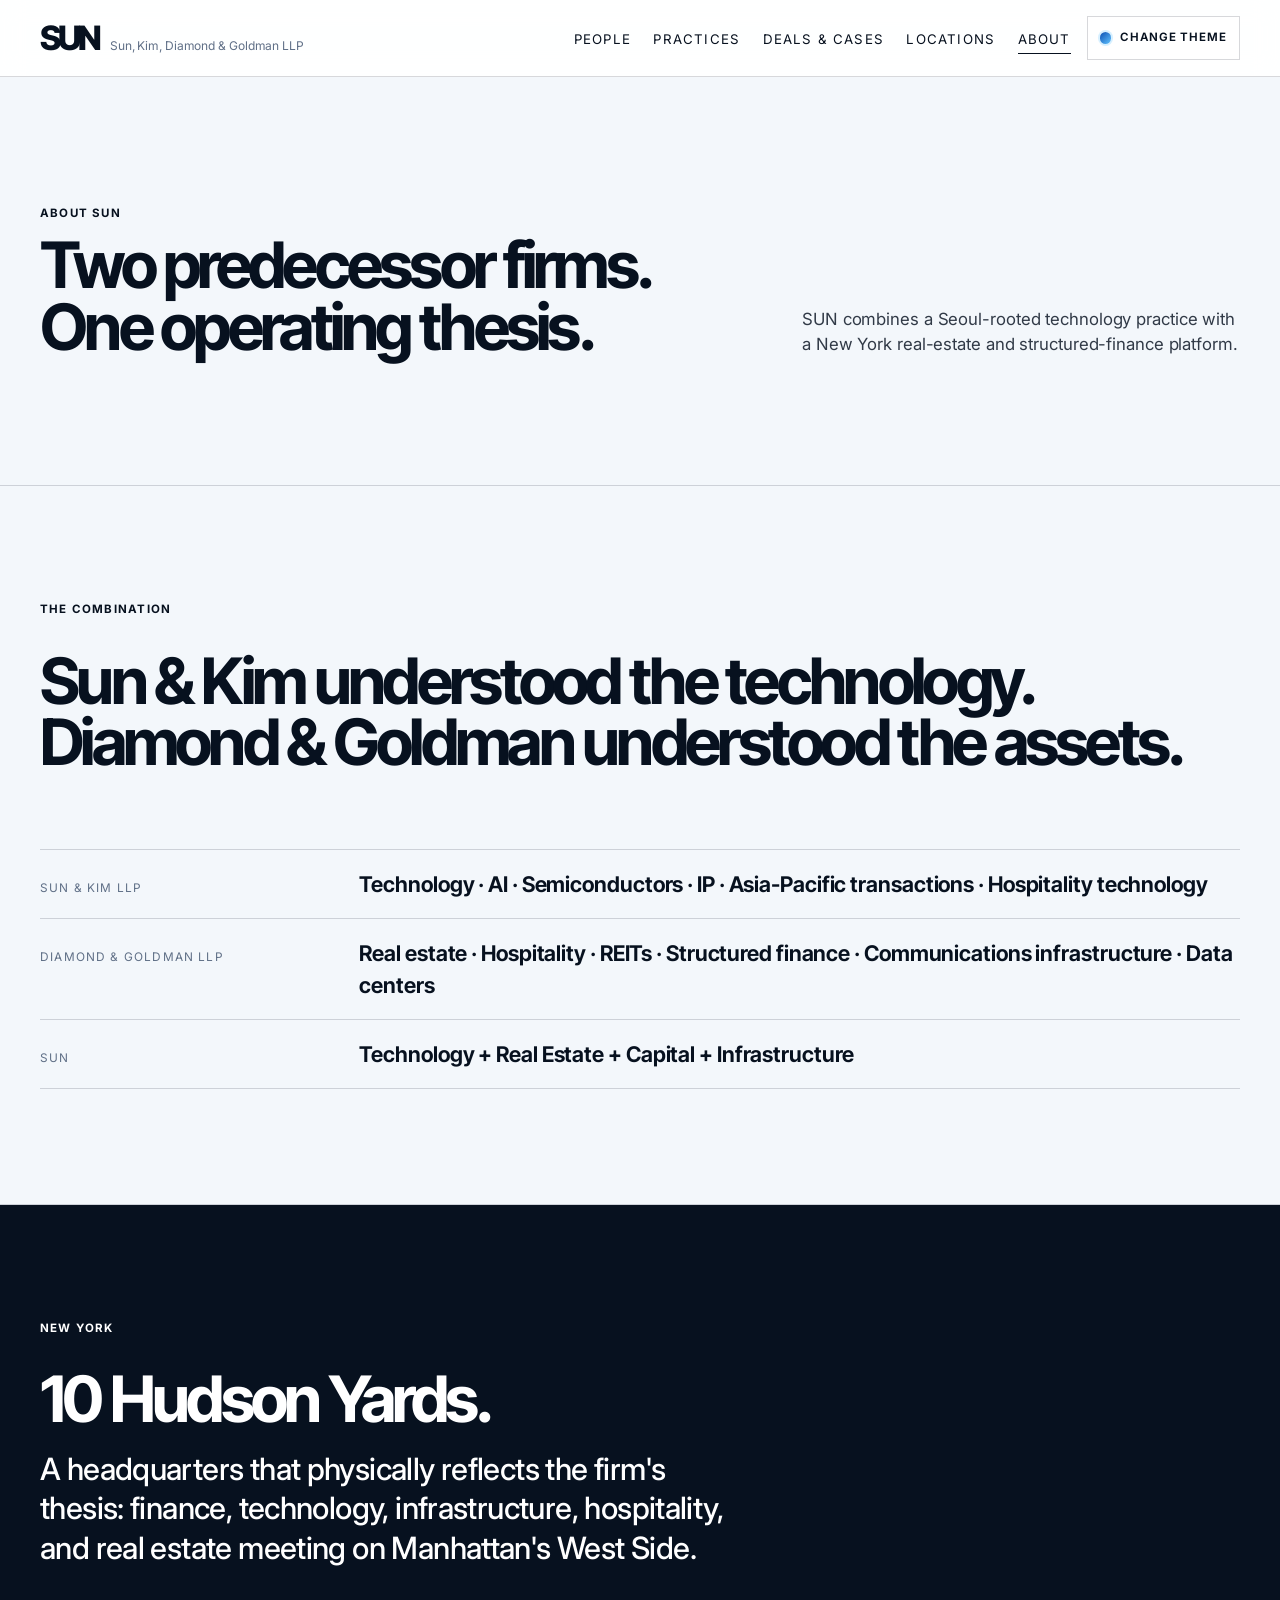
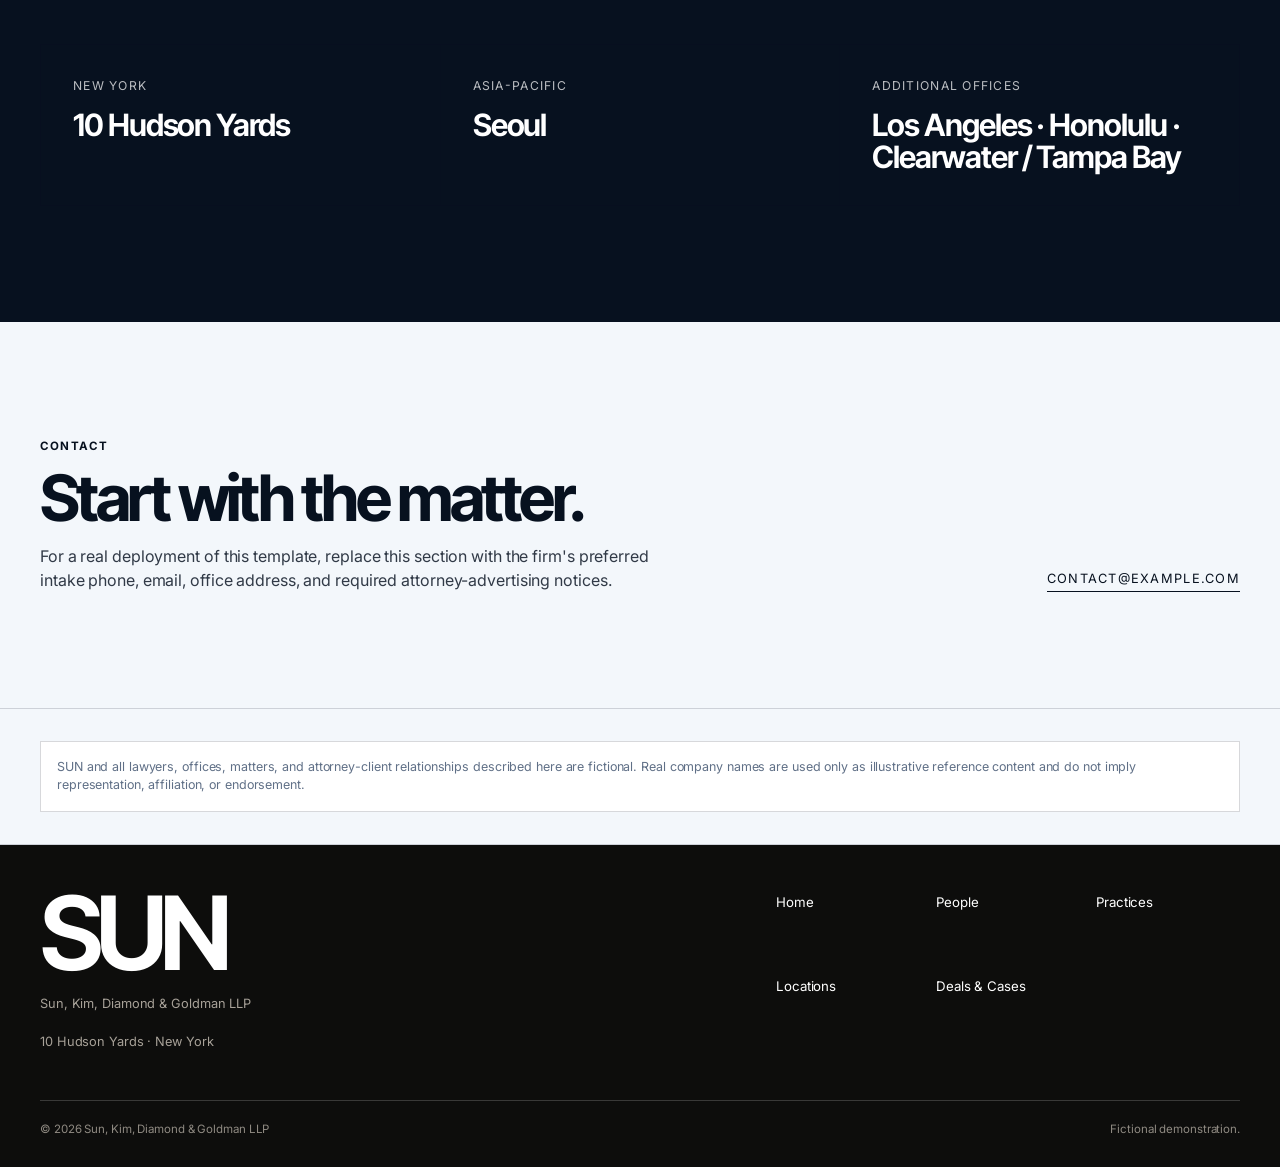
==== commit c74942fc: "Rack-style mobile menu with current-page status, theme contrast pass, nav fixes Co-Authored-By: Clau" ====
--- a/about.html
+++ b/about.html
@@ -1,8 +1,8 @@
 <!DOCTYPE html>
 <html lang="en"><head><meta charset="UTF-8"><meta name="viewport" content="width=device-width, initial-scale=1"><title>About — SUN</title><link rel="preconnect" href="https://fonts.googleapis.com"><link rel="preconnect" href="https://fonts.gstatic.com" crossorigin><link href="https://fonts.googleapis.com/css2?family=Inter:wght@400;500;600;700&family=Inter+Tight:wght@500;600;700;800&display=swap" rel="stylesheet"><link rel="stylesheet" href="css/site.css"><script src="js/site-config.js"></script></head>
 <body><a class="skip-link" href="#main">Skip to content</a>
-<header class="site-header"><div class="container site-header__inner"><a class="brand" href="index.html"><span class="brand__mark" data-brand>SUN</span><span class="brand__legal" data-legal-name></span></a><nav class="nav" aria-label="Primary"><ul class="nav__list"><li><a class="nav__link" href="people.html">People</a></li><li><a class="nav__link" href="practices.html">Practices</a></li><li data-enterprise-only><a class="nav__link" href="matters.html">Deals & Cases</a></li><li><a class="nav__link" aria-current="page" href="about.html">About</a></li></ul></nav><button class="nav-toggle" aria-expanded="false" aria-controls="nav-drawer" aria-label="Open menu"><span class="nav-toggle__lines"></span></button></div></header>
-<aside class="nav-drawer" id="nav-drawer" hidden><div class="nav-drawer__top"><span class="brand__mark" data-brand>SUN</span><button class="nav-drawer__close" aria-label="Close menu">×</button></div><ul class="nav-drawer__list"><li><a class="nav-drawer__link" href="people.html">People</a></li><li><a class="nav-drawer__link" href="practices.html">Practices</a></li><li data-enterprise-only><a class="nav-drawer__link" href="matters.html">Deals & Cases</a></li><li><a class="nav-drawer__link" href="about.html">About</a></li></ul></aside>
+<header class="site-header"><div class="container site-header__inner"><a class="brand" href="index.html"><span class="brand__mark" data-brand>SUN</span><span class="brand__legal" data-legal-name></span></a><nav class="nav" aria-label="Primary"><ul class="nav__list"><li><a class="nav__link" href="people.html">People</a></li><li><a class="nav__link" href="practices.html">Practices</a></li><li data-enterprise-only><a class="nav__link" href="matters.html">Deals & Cases</a></li><li><a class="nav__link" href="locations.html">Locations</a></li><li><a class="nav__link" aria-current="page" href="about.html">About</a></li></ul></nav><button class="nav-toggle" aria-expanded="false" aria-controls="nav-drawer" aria-label="Open menu"><span class="nav-toggle__lines"></span></button></div></header>
+<aside class="nav-drawer" id="nav-drawer" hidden><div class="nav-drawer__top"><span class="brand__mark" data-brand>SUN</span><button class="nav-drawer__close" aria-label="Close menu">×</button></div><ul class="nav-drawer__list"><li><a class="nav-drawer__link" href="people.html">People</a></li><li><a class="nav-drawer__link" href="practices.html">Practices</a></li><li data-enterprise-only><a class="nav-drawer__link" href="matters.html">Deals & Cases</a></li><li><a class="nav-drawer__link" href="locations.html">Locations</a></li><li><a class="nav-drawer__link" href="about.html">About</a></li></ul></aside>
 <main id="main">
 <section class="page-hero"><div class="container page-hero__grid"><div><p class="eyebrow">About SUN</p><h1 class="section-title">Two predecessor firms. One operating thesis.</h1></div><p class="page-hero__copy" data-small-copy="A reusable legal website designed to make a focused practice feel clear, credible, and modern without pretending to be larger than it is.">SUN combines a Seoul-rooted technology practice with a New York real-estate and structured-finance platform.</p></div></section>
 <section class="section"><div class="container"><div class="section-head"><p class="eyebrow">The combination</p><h2 class="section-title">Sun & Kim understood the technology.<br>Diamond & Goldman understood the assets.</h2></div><div class="detail-list">
--- a/css/site.css
+++ b/css/site.css
@@ -811,7 +811,7 @@
 }
 
 .theme-control__button {
-  min-height: 40px;
+  min-height: 44px;
   display: inline-flex;
   align-items: center;
   gap: .55rem;
@@ -1026,3 +1026,521 @@
     grid-template-columns: minmax(0, 1fr) auto auto;
   }
 }
+
+
+/* ==========================================================================
+   SUN polish pass — sharper type + natural responsive imagery
+   ========================================================================== */
+
+html {
+  text-rendering: optimizeLegibility;
+}
+
+body {
+  line-height: 1.5;
+  letter-spacing: -0.006em;
+  -moz-osx-font-smoothing: grayscale;
+}
+
+.copy,
+.card__copy,
+.page-hero__copy,
+.location-card__description {
+  color: color-mix(in srgb, var(--ink) 82%, var(--paper));
+  line-height: 1.5;
+}
+
+.copy,
+.page-hero__copy {
+  max-width: 39rem;
+}
+
+.card__copy,
+.location-card__description {
+  font-size: 0.98rem;
+}
+
+.display {
+  letter-spacing: -0.082em;
+  line-height: 0.84;
+}
+
+.section-title {
+  letter-spacing: -0.058em;
+  line-height: 0.96;
+}
+
+.card__title {
+  letter-spacing: -0.035em;
+  line-height: 1.04;
+}
+
+.eyebrow,
+.meta,
+.card__meta,
+.location-card__label {
+  letter-spacing: 0.105em;
+}
+
+.section--dark .copy,
+.section--dark .meta {
+  color: rgba(255,255,255,.74);
+}
+
+.location-card__media {
+  aspect-ratio: 3 / 2;
+  background: var(--stone);
+}
+
+.location-card--featured .location-card__media {
+  aspect-ratio: 16 / 9;
+}
+
+.location-card__media img {
+  width: 100%;
+  height: 100%;
+  object-fit: cover;
+  object-position: center;
+  filter: none;
+  transform: none;
+  image-rendering: auto;
+  backface-visibility: hidden;
+}
+
+.location-card:hover .location-card__media img {
+  transform: none;
+  filter: none;
+}
+
+.location-card__body {
+  gap: .85rem;
+}
+
+.location-card__address {
+  line-height: 1.4;
+  letter-spacing: -0.01em;
+}
+
+@media (min-width: 1100px) {
+  .location-card--featured .location-card__media {
+    aspect-ratio: auto;
+    min-height: 30rem;
+  }
+}
+
+
+/* ==========================================================================
+   SUN responsive pass — mobile-first polish (Issue #10)
+   Alignment system on phones: left-aligned reading text inside a wider gutter,
+   short hero/CTA moments become full-width, centered buttons.
+   ========================================================================== */
+
+p, li { text-wrap: pretty; }
+h1, h2, h3, .lede { text-wrap: balance; }
+
+.text-link,
+.cta__action { -webkit-tap-highlight-color: transparent; }
+
+.nav-drawer:not([hidden]) {
+  display: flex;
+  flex-direction: column;
+  overflow-y: auto;
+  overscroll-behavior: contain;
+  padding-block: max(1rem, env(safe-area-inset-top)) max(1.25rem, env(safe-area-inset-bottom));
+}
+.nav-drawer__list { margin-top: clamp(1rem, 5svh, 3rem); }
+.nav-drawer__link {
+  padding-block: .55rem;
+  border-bottom: 1px solid rgba(255,255,255,.14);
+  font-size: clamp(1.9rem, 8.5vw, 3.4rem);
+}
+.nav-drawer__meta {
+  position: static;
+  margin-top: auto;
+  padding-top: 2rem;
+}
+.nav-drawer__close { cursor: pointer; }
+.nav-toggle,
+.theme-control__button { cursor: pointer; }
+
+.theme-control__label--short { display: none; }
+
+@media (min-width: 920px) {
+  .nav-drawer { display: none !important; }
+}
+
+@media (max-width: 639px) {
+  .container { width: min(calc(100% - 2.5rem), var(--max)); }
+
+  /* Header: three controls, one row, 44px targets */
+  .site-header__inner { min-height: 68px; gap: .5rem; }
+  .brand__mark { font-size: 2rem; }
+  .nav-toggle,
+  .theme-control__button { min-height: 44px; }
+  .theme-control__button { padding-inline: .85rem; gap: .5rem; font-size: .7rem; }
+  .theme-control__button span.theme-control__label--short { display: none; }
+  .theme-control__button span.theme-control__label--full { display: inline; }
+  .theme-control { position: static; }
+  .theme-menu {
+    left: 1.25rem;
+    right: 1.25rem;
+    top: calc(100% + .5rem);
+    width: auto;
+    max-height: calc(100svh - 6rem);
+    overflow-y: auto;
+    padding: .85rem;
+  }
+  .theme-menu__title { padding: .1rem .25rem .7rem; }
+  .theme-menu:not([hidden]) {
+    display: grid;
+    grid-template-columns: repeat(2, minmax(0, 1fr));
+    gap: .35rem;
+  }
+  .theme-menu__title { grid-column: 1 / -1; }
+  .theme-menu__choice {
+    min-height: 48px;
+    grid-template-columns: 2.2rem minmax(0, 1fr);
+    padding: .5rem .6rem;
+    border: 1px solid var(--line);
+  }
+  .theme-menu__swatch { width: 2.2rem; }
+
+  /* Type */
+  body { font-size: 1.0625rem; line-height: 1.6; }
+  .display { font-size: clamp(5.5rem, 34vw, 8rem); line-height: .86; }
+  .section-title { font-size: clamp(2.1rem, 9.4vw, 2.9rem); line-height: 1.02; letter-spacing: -.04em; }
+  .lede { font-size: clamp(1.35rem, 6vw, 1.65rem); line-height: 1.3; }
+  .copy, .page-hero__copy, .card__copy, .location-card__description { line-height: 1.6; }
+  .copy, .page-hero__copy { font-size: 1.0625rem; }
+  .card__title { font-size: 1.5rem; line-height: 1.1; letter-spacing: -.03em; }
+  .eyebrow { font-size: .72rem; line-height: 1.5; }
+
+  /* Rhythm */
+  .section { padding-block: 3.5rem; }
+  .section-head { gap: 1rem; margin-bottom: 2rem; }
+  .section-head--split { gap: 1.5rem; }
+  .page-hero { padding-block: 3.5rem 3rem; }
+  .page-hero__grid { gap: 1.5rem; }
+
+  /* Hero */
+  .hero { min-height: auto; }
+  .hero__inner { padding-block: 3.5rem 2.5rem; }
+  .hero__topline { flex-direction: column; gap: .85rem; margin-bottom: 3rem; }
+  .hero__location { text-align: left; max-width: none; line-height: 1.5; }
+  .hero__statement { gap: 1.25rem; margin-top: 1.75rem; }
+
+  /* CTAs and section links share one button treatment */
+  .text-link,
+  .cta__action {
+    display: flex;
+    align-items: center;
+    justify-content: center;
+    gap: .55rem;
+    width: 100%;
+    max-width: 24rem;
+    min-height: 52px;
+    padding: .75rem 1.25rem;
+    border: 1px solid currentColor;
+    border-bottom-width: 1px;
+    font-size: .78rem;
+    letter-spacing: .1em;
+    text-align: center;
+    line-height: 1.2;
+  }
+  .hero .text-link { border-color: color-mix(in srgb, var(--hero-text) 70%, transparent); margin-top: .5rem; }
+  .cta { gap: 1.75rem; }
+
+  /* Cards */
+  .card { padding: 1.5rem 1.35rem; }
+  .practice-card { min-height: 8.5rem; gap: 2rem; }
+  .practice-card__title { font-size: 1.65rem; line-height: 1.08; letter-spacing: -.03em; }
+  .person-card { min-height: 0; gap: 2rem; }
+  .person-card__initials { font-size: 3.75rem; line-height: .9; }
+  .person-card__name { font-size: 1.6rem; }
+  .person-card__role { font-size: .95rem; line-height: 1.5; }
+  .card__meta, .meta { line-height: 1.45; }
+  .client-strip { gap: .6rem 1.25rem; padding-top: 1.25rem; }
+  .client-strip span:first-child { flex-basis: 100%; }
+
+  .thesis { gap: 2.25rem; }
+  .thesis__line { font-size: clamp(2.7rem, 13.5vw, 3.6rem); line-height: .96; }
+  .thesis__step { grid-template-columns: 2rem minmax(0, 1fr); padding-block: 1.1rem; }
+
+  .detail-row__value { font-size: 1.25rem; }
+  .notice { padding: 1.1rem 1.15rem; line-height: 1.6; font-size: .8rem; }
+
+  /* Locations: image, city/role, address, description, credit */
+  .locations-intro { padding-bottom: 1rem; }
+  .location-card__body { padding: 1.5rem 1.35rem 1.75rem; gap: 1rem; }
+  .location-card__top { display: grid; gap: .4rem; }
+  .location-card__top .meta { order: 2; }
+  .location-card__label { white-space: normal; line-height: 1.4; margin-bottom: .4rem; }
+  .location-card__city { font-size: 2.1rem; line-height: 1; }
+  .location-card__address { font-size: 1rem; line-height: 1.5; }
+  .location-card__description { font-size: 1rem; }
+  .location-card__credit { font-size: .75rem; line-height: 1.55; padding-top: .35rem; border-top: 1px solid var(--line); }
+  .location-card--featured .location-card__media { aspect-ratio: 3 / 2; }
+
+  /* Footer */
+  .site-footer { padding-block: 3rem 2rem; }
+  .site-footer__grid { gap: 2.5rem; }
+  .site-footer__mark { font-size: 4.75rem; line-height: .85; }
+  .site-footer__legal { font-size: .875rem; line-height: 1.5; margin-top: 1rem; }
+  .site-footer__legal + .site-footer__legal { margin-top: .35rem; }
+  .site-footer__links { gap: 0 1.5rem; font-size: .95rem; }
+  .site-footer__links a { display: flex; align-items: center; min-height: 44px; border-bottom: 1px solid rgba(255,255,255,.14); }
+  .site-footer__bottom { flex-direction: column; gap: .6rem; margin-top: 2.25rem; font-size: .78rem; line-height: 1.5; }
+}
+
+/* Short label for the theme button when space is tight */
+@media (max-width: 399px) {
+  .theme-control__button span.theme-control__label--full { display: none; }
+  .theme-control__button span.theme-control__label--short { display: inline; }
+  .nav-toggle { width: 44px; }
+}
+
+/* 640-919: tablets keep the desktop composition with more breathing room */
+@media (min-width: 640px) and (max-width: 919px) {
+  .text-link, .cta__action { min-height: 44px; }
+  .site-footer__links a { padding-block: .35rem; display: inline-block; }
+  .location-card__label { white-space: normal; }
+  .hero__location { max-width: 16rem; }
+}
+
+/* Large phones: keep text columns from stretching */
+@media (min-width: 480px) and (max-width: 639px) {
+  .copy, .page-hero__copy, .card__copy { max-width: 34rem; }
+}
+
+@media (max-width: 399px) {
+  .theme-menu__choice { grid-template-columns: 1.7rem minmax(0, 1fr); gap: .5rem; padding-inline: .5rem; font-size: .92rem; }
+  .theme-menu__swatch { width: 1.7rem; height: 1.2rem; }
+}
+
+/* Figures carry browser-default side margins; remove so images run full width */
+.location-card__media { margin: 0; }
+.eyebrow + h1, .eyebrow + h2, .eyebrow + .section-title { margin-top: .75rem; }
+
+@media (max-width: 639px) {
+  .section-title { letter-spacing: -.028em; line-height: 1.06; }
+  .card__title, .practice-card__title { letter-spacing: -.02em; }
+  .location-card__city { letter-spacing: -.03em; }
+  .thesis__line { letter-spacing: -.035em; }
+  .display { letter-spacing: -.07em; }
+  .site-footer__mark { letter-spacing: -.06em; }
+}
+
+@media (max-width: 639px) {
+  .location-card__body { padding-inline: 1.25rem; }
+}
+
+
+/* ==========================================================================
+   Polish: link arrows + hamburger centering
+   ========================================================================== */
+
+/* The "↗" glyph renders as a colored emoji on some phones. Draw it instead,
+   so it always follows the link's text color. */
+.text-link::after {
+  content: "";
+  flex: none;
+  width: .85em;
+  height: .85em;
+  background-color: currentColor;
+  -webkit-mask: url("data:image/svg+xml,%3Csvg xmlns='http://www.w3.org/2000/svg' viewBox='0 0 12 12' fill='none' stroke='black' stroke-width='1.6' stroke-linecap='square'%3E%3Cpath d='M3 9L9 3M4 3h5v5'/%3E%3C/svg%3E") center / contain no-repeat;
+  mask: url("data:image/svg+xml,%3Csvg xmlns='http://www.w3.org/2000/svg' viewBox='0 0 12 12' fill='none' stroke='black' stroke-width='1.6' stroke-linecap='square'%3E%3Cpath d='M3 9L9 3M4 3h5v5'/%3E%3C/svg%3E") center / contain no-repeat;
+}
+.text-link { color: var(--ink); }
+.hero .text-link { color: var(--hero-text); }
+.section--dark .text-link { color: var(--paper-strong); }
+
+/* Hamburger: one box, three 2px bars drawn as gradients, centered by flex */
+.nav-toggle {
+  display: flex;
+  align-items: center;
+  justify-content: center;
+  padding: 0;
+}
+.nav-toggle__lines,
+.nav-toggle__lines::before,
+.nav-toggle__lines::after { content: none; }
+.nav-toggle__lines {
+  display: block;
+  position: static;
+  width: 20px;
+  height: 14px;
+  background:
+    linear-gradient(var(--ink), var(--ink)) 0 0 / 100% 2px no-repeat,
+    linear-gradient(var(--ink), var(--ink)) 0 50% / 100% 2px no-repeat,
+    linear-gradient(var(--ink), var(--ink)) 0 100% / 100% 2px no-repeat;
+}
+
+
+/* Close button: drawn X, centered in its box (the "×" glyph sits low and off-center) */
+.nav-drawer__close {
+  position: relative;
+  display: block;
+  padding: 0;
+  font-size: 0;
+  line-height: 0;
+  color: transparent;
+}
+.nav-drawer__close::before,
+.nav-drawer__close::after {
+  content: "";
+  position: absolute;
+  left: 50%;
+  top: 50%;
+  width: 20px;
+  height: 2px;
+  margin: -1px 0 0 -10px;
+  background: var(--paper-strong);
+}
+.nav-drawer__close::before { transform: rotate(45deg); }
+.nav-drawer__close::after { transform: rotate(-45deg); }
+
+
+/* ==========================================================================
+   Mobile drawer as a server rack: each page is a rack unit with a status LED.
+   The current page reads "ONLINE" with a lit LED and a lit faceplate.
+   ========================================================================== */
+
+.nav-drawer:focus { outline: none; }
+
+.nav-drawer__list {
+  counter-reset: unit;
+  gap: 0;
+  border: 1px solid rgba(255,255,255,.2);
+  background: rgba(255,255,255,.025);
+}
+.nav-drawer__list > li { counter-increment: unit; }
+.nav-drawer__list > li + li { border-top: 1px solid rgba(255,255,255,.14); }
+
+.nav-drawer__link {
+  position: relative;
+  display: grid;
+  grid-template-columns: 1.1rem minmax(0, 1fr) auto;
+  align-items: center;
+  gap: 1rem;
+  min-height: 4.25rem;
+  padding: .4rem 1.1rem;
+  border-bottom: 0;
+  font-size: clamp(1.7rem, 7.6vw, 3rem);
+  letter-spacing: -.03em;
+  /* ventilated faceplate on the right edge */
+  background-image: repeating-linear-gradient(90deg, rgba(255,255,255,.055) 0 2px, transparent 2px 8px);
+  background-size: 5.5rem 100%;
+  background-position: right center;
+  background-repeat: no-repeat;
+  -webkit-tap-highlight-color: transparent;
+}
+
+/* status LED */
+.nav-drawer__link::before {
+  content: "";
+  width: .65rem;
+  height: .65rem;
+  border-radius: 50%;
+  background: rgba(255,255,255,.2);
+  box-shadow: inset 0 0 0 1px rgba(255,255,255,.14);
+}
+
+/* unit label */
+.nav-drawer__link::after {
+  content: "U" counter(unit, decimal-leading-zero);
+  font-family: var(--sans);
+  font-size: .66rem;
+  font-weight: 600;
+  letter-spacing: .14em;
+  font-variant-numeric: tabular-nums;
+  color: rgba(255,255,255,.5);
+}
+
+.nav-drawer__link:active { background-color: rgba(255,255,255,.07); }
+
+.nav-drawer__link[aria-current="page"] {
+  background-color: transparent;
+  background-image:
+    linear-gradient(90deg, color-mix(in srgb, var(--accent-strong) 38%, transparent), color-mix(in srgb, var(--accent-strong) 6%, transparent)),
+    repeating-linear-gradient(90deg, rgba(255,255,255,.07) 0 2px, transparent 2px 8px);
+  background-size: 100% 100%, 5.5rem 100%;
+  background-position: left center, right center;
+  background-repeat: no-repeat;
+  box-shadow: inset 3px 0 0 var(--accent-light);
+}
+.nav-drawer__link[aria-current="page"]::before {
+  background: var(--accent-light);
+  box-shadow: 0 0 0 3px color-mix(in srgb, var(--accent-light) 24%, transparent), 0 0 14px var(--accent-light);
+  animation: rack-led 2.4s ease-in-out infinite;
+}
+.nav-drawer__link[aria-current="page"]::after {
+  content: "Online";
+  text-transform: uppercase;
+  color: var(--accent-light);
+}
+
+.nav-drawer__link:focus-visible {
+  outline: 2px solid var(--accent-light);
+  outline-offset: -4px;
+}
+
+@keyframes rack-led {
+  0%, 100% { opacity: 1; }
+  50% { opacity: .55; }
+}
+@media (prefers-reduced-motion: reduce) {
+  .nav-drawer__link[aria-current="page"]::before { animation: none; }
+}
+
+
+/* ==========================================================================
+   Theme contrast pass: readable text in all eight themes
+   ========================================================================== */
+
+html[data-theme="lime"]  { --accent-text: #3a7d17; }
+html[data-theme="lemon"] { --accent-text: #7d6100; }
+html[data-theme="ivory"] { --accent-text: #6f6443; }
+html[data-theme="dove"]  { --muted: #5d656e; }
+.location-card__label { color: var(--accent-text, var(--accent)); }
+
+/* Muted greys are tuned for light paper; use a light tint on dark sections */
+.section--dark .card__meta,
+.section--dark .meta,
+.section--dark .detail-row__label,
+.section--dark .practice-card__index { color: rgba(255,255,255,.72); }
+
+/* Hero scrim: a dark veil under the hero text so white copy holds contrast on
+   the bright end of every gradient. Strength is set per theme. */
+:root { --hero-scrim: .46; }
+html[data-theme="lime"]     { --hero-scrim: .66; }
+html[data-theme="rose"]     { --hero-scrim: .32; }
+html[data-theme="lemon"]    { --hero-scrim: .72; }
+html[data-theme="lavender"] { --hero-scrim: .4; }
+html[data-theme="dove"]     { --hero-scrim: .7; }
+html[data-theme="ivory"]    { --hero-scrim: .82; }
+html[data-theme="onyx"]     { --hero-scrim: 0; }
+
+.hero::before {
+  content: "";
+  position: absolute;
+  inset: 0;
+  pointer-events: none;
+  z-index: 0;
+  background: linear-gradient(180deg,
+    color-mix(in srgb, var(--ink) calc(var(--hero-scrim) * 95%), transparent) 0%,
+    color-mix(in srgb, var(--ink) calc(var(--hero-scrim) * 100%), transparent) 100%);
+}
+.hero { --hero-muted: color-mix(in srgb, var(--hero-text) 90%, transparent); }
+@media (min-width: 768px) {
+  .hero::before {
+    background: linear-gradient(90deg,
+      color-mix(in srgb, var(--ink) calc(var(--hero-scrim) * 100%), transparent) 0%,
+      color-mix(in srgb, var(--ink) calc(var(--hero-scrim) * 80%), transparent) 55%,
+      color-mix(in srgb, var(--ink) calc(var(--hero-scrim) * 100%), transparent) 100%);
+  }
+}
+
+/* The flex display set on .nav-toggle for centering must not show it on desktop */
+@media (min-width: 920px) {
+  .nav-toggle { display: none; }
+}
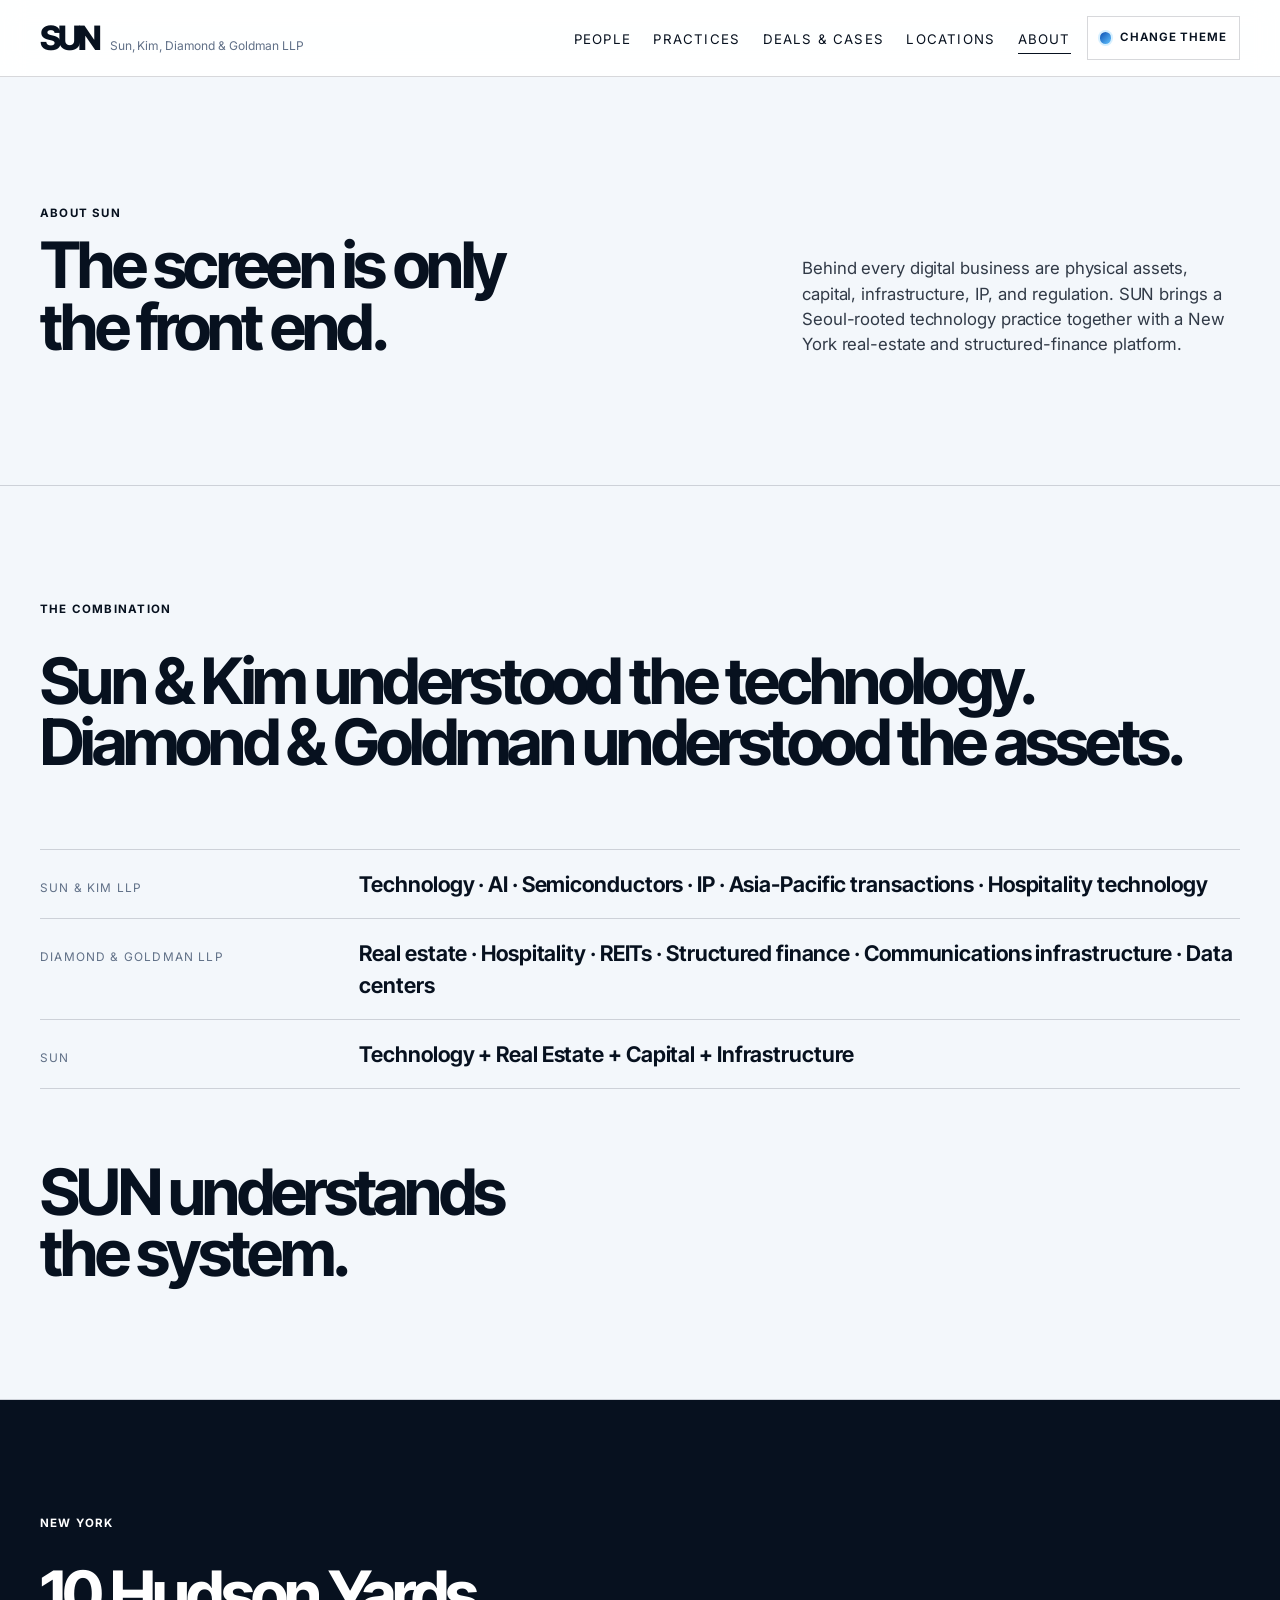
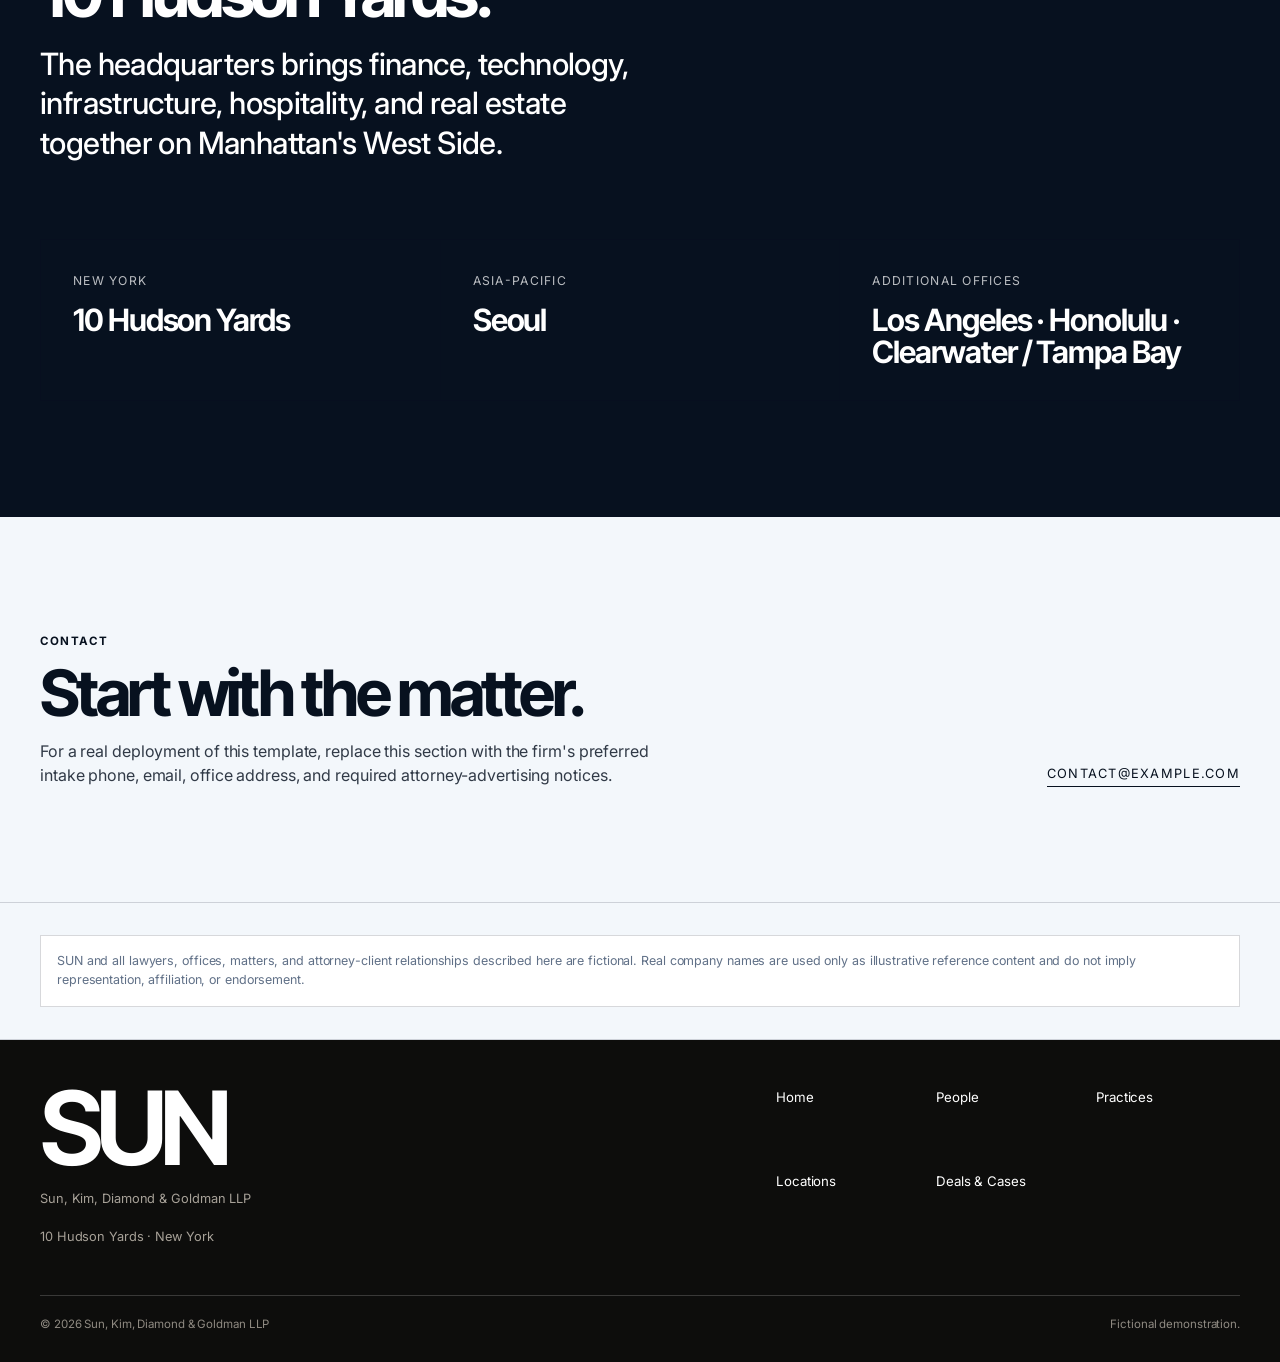
==== commit 4f0dc399: "Copy refresh: implement approved SUN campaign language across the site Co-Authored-By: Claude Sonnet" ====
--- a/about.html
+++ b/about.html
@@ -4,13 +4,13 @@
 <header class="site-header"><div class="container site-header__inner"><a class="brand" href="index.html"><span class="brand__mark" data-brand>SUN</span><span class="brand__legal" data-legal-name></span></a><nav class="nav" aria-label="Primary"><ul class="nav__list"><li><a class="nav__link" href="people.html">People</a></li><li><a class="nav__link" href="practices.html">Practices</a></li><li data-enterprise-only><a class="nav__link" href="matters.html">Deals & Cases</a></li><li><a class="nav__link" href="locations.html">Locations</a></li><li><a class="nav__link" aria-current="page" href="about.html">About</a></li></ul></nav><button class="nav-toggle" aria-expanded="false" aria-controls="nav-drawer" aria-label="Open menu"><span class="nav-toggle__lines"></span></button></div></header>
 <aside class="nav-drawer" id="nav-drawer" hidden><div class="nav-drawer__top"><span class="brand__mark" data-brand>SUN</span><button class="nav-drawer__close" aria-label="Close menu">×</button></div><ul class="nav-drawer__list"><li><a class="nav-drawer__link" href="people.html">People</a></li><li><a class="nav-drawer__link" href="practices.html">Practices</a></li><li data-enterprise-only><a class="nav-drawer__link" href="matters.html">Deals & Cases</a></li><li><a class="nav-drawer__link" href="locations.html">Locations</a></li><li><a class="nav-drawer__link" href="about.html">About</a></li></ul></aside>
 <main id="main">
-<section class="page-hero"><div class="container page-hero__grid"><div><p class="eyebrow">About SUN</p><h1 class="section-title">Two predecessor firms. One operating thesis.</h1></div><p class="page-hero__copy" data-small-copy="A reusable legal website designed to make a focused practice feel clear, credible, and modern without pretending to be larger than it is.">SUN combines a Seoul-rooted technology practice with a New York real-estate and structured-finance platform.</p></div></section>
+<section class="page-hero"><div class="container page-hero__grid"><div><p class="eyebrow">About SUN</p><h1 class="section-title">The screen is only the front end.</h1></div><p class="page-hero__copy" data-small-copy="A reusable legal website designed to make a focused practice feel clear, credible, and modern without pretending to be larger than it is.">Behind every digital business are physical assets, capital, infrastructure, IP, and regulation. SUN brings a Seoul-rooted technology practice together with a New York real-estate and structured-finance platform.</p></div></section>
 <section class="section"><div class="container"><div class="section-head"><p class="eyebrow">The combination</p><h2 class="section-title">Sun & Kim understood the technology.<br>Diamond & Goldman understood the assets.</h2></div><div class="detail-list">
 <div class="detail-row"><div class="detail-row__label">Sun & Kim LLP</div><div class="detail-row__value">Technology · AI · Semiconductors · IP · Asia-Pacific transactions · Hospitality technology</div></div>
 <div class="detail-row"><div class="detail-row__label">Diamond & Goldman LLP</div><div class="detail-row__value">Real estate · Hospitality · REITs · Structured finance · Communications infrastructure · Data centers</div></div>
 <div class="detail-row"><div class="detail-row__label">SUN</div><div class="detail-row__value">Technology + Real Estate + Capital + Infrastructure</div></div>
-</div></div></section>
-<section class="section section--dark" data-enterprise-only><div class="container"><div class="section-head"><p class="eyebrow">New York</p><h2 class="section-title">10 Hudson Yards.</h2><p class="lede">A headquarters that physically reflects the firm's thesis: finance, technology, infrastructure, hospitality, and real estate meeting on Manhattan's West Side.</p></div><div class="office-grid"><article class="card"><p class="card__meta">New York</p><h3 class="card__title">10 Hudson Yards</h3></article><article class="card"><p class="card__meta">Asia-Pacific</p><h3 class="card__title">Seoul</h3></article><article class="card"><p class="card__meta">Additional offices</p><h3 class="card__title">Los Angeles · Honolulu · Clearwater / Tampa Bay</h3></article></div></div></section>
+</div><h2 class="section-title about-line">SUN understands the system.</h2></div></section>
+<section class="section section--dark" data-enterprise-only><div class="container"><div class="section-head"><p class="eyebrow">New York</p><h2 class="section-title">10 Hudson Yards.</h2><p class="lede">The headquarters brings finance, technology, infrastructure, hospitality, and real estate together on Manhattan's West Side.</p></div><div class="office-grid"><article class="card"><p class="card__meta">New York</p><h3 class="card__title">10 Hudson Yards</h3></article><article class="card"><p class="card__meta">Asia-Pacific</p><h3 class="card__title">Seoul</h3></article><article class="card"><p class="card__meta">Additional offices</p><h3 class="card__title">Los Angeles · Honolulu · Clearwater / Tampa Bay</h3></article></div></div></section>
 <section class="section" id="contact"><div class="container cta"><div><p class="eyebrow">Contact</p><h2 class="section-title">Start with the matter.</h2><p class="copy" style="margin-top:1rem;">For a real deployment of this template, replace this section with the firm's preferred intake phone, email, office address, and required attorney-advertising notices.</p></div><a class="cta__action" href="mailto:contact@example.com">contact@example.com</a></div></section>
 <section class="section" style="padding-block:2rem;"><div class="container"><p class="notice">SUN and all lawyers, offices, matters, and attorney-client relationships described here are fictional. Real company names are used only as illustrative reference content and do not imply representation, affiliation, or endorsement.</p></div></section>
 </main>
--- a/css/site.css
+++ b/css/site.css
@@ -1544,3 +1544,6 @@
 @media (min-width: 920px) {
   .nav-toggle { display: none; }
 }
+
+/* About: closing thesis line under the merger story */
+.about-line { margin-top: clamp(2.5rem, 6vw, 4.5rem); max-width: 14ch; }
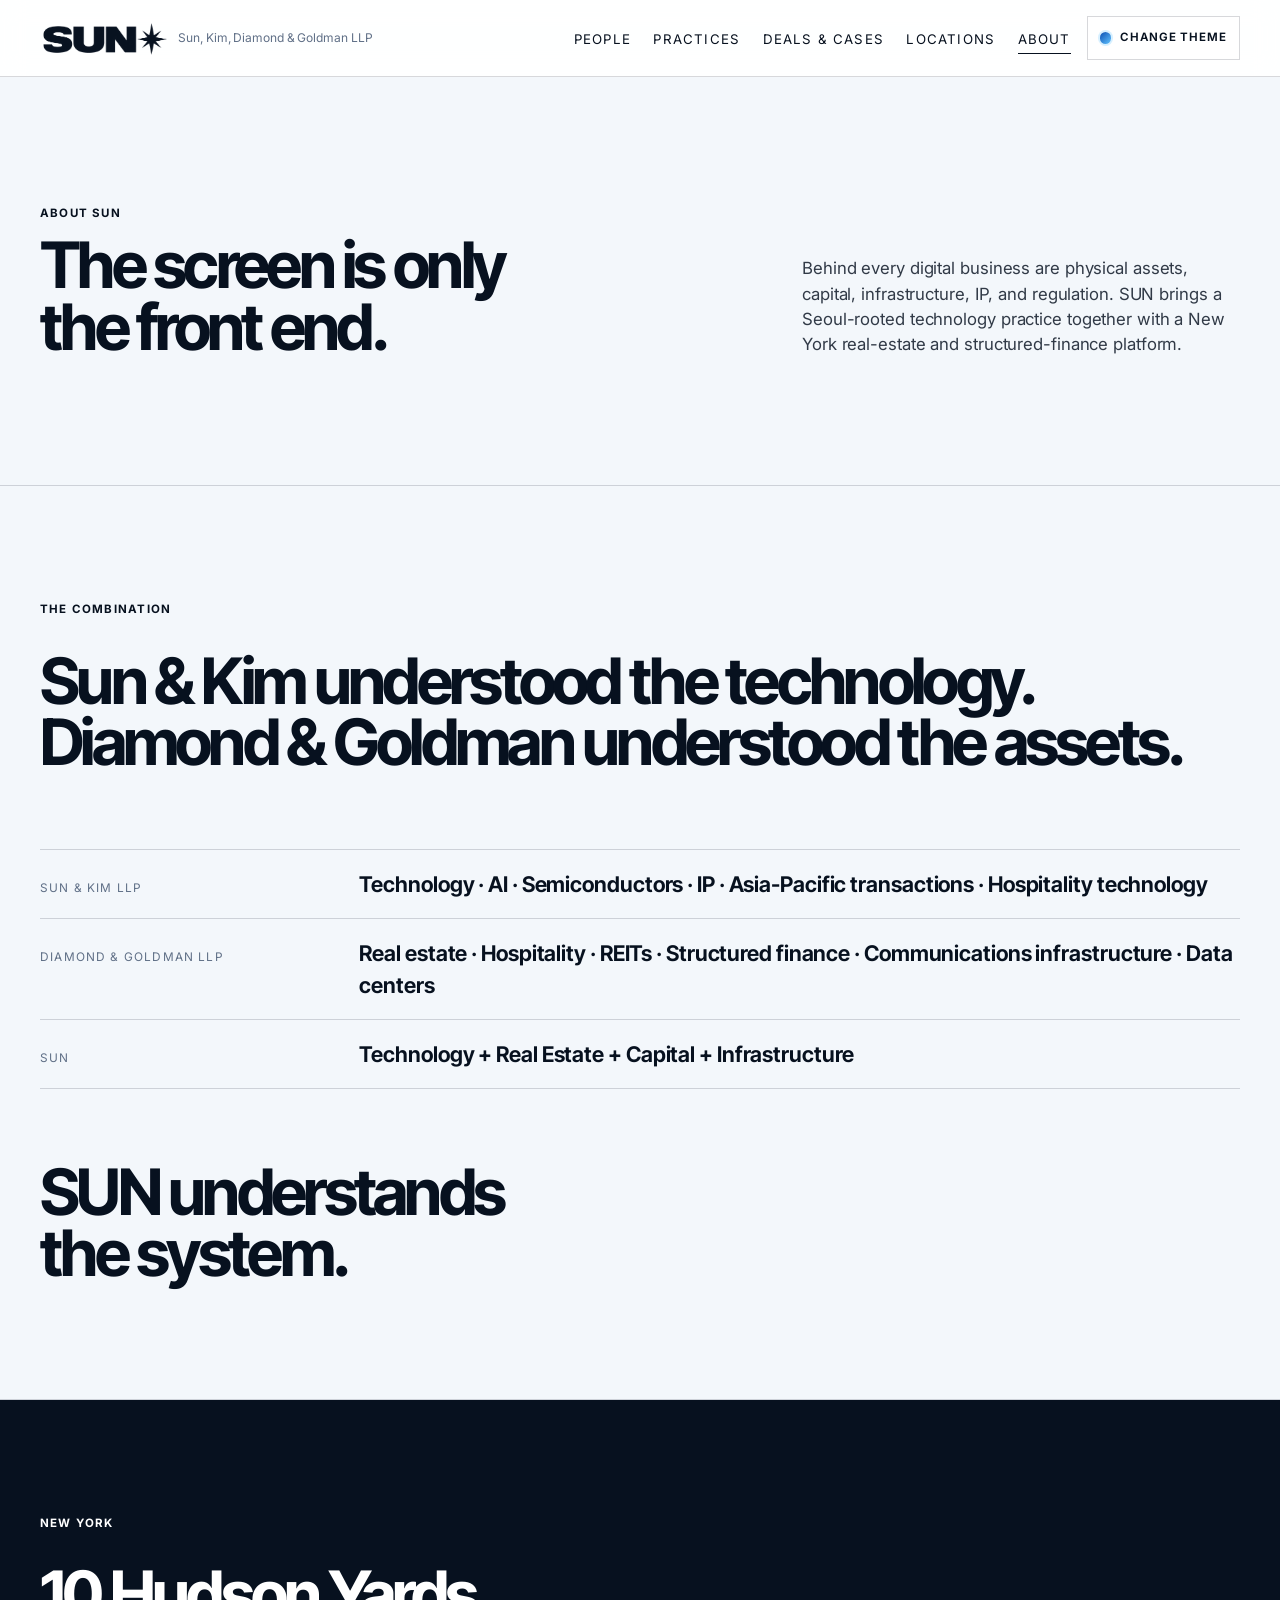
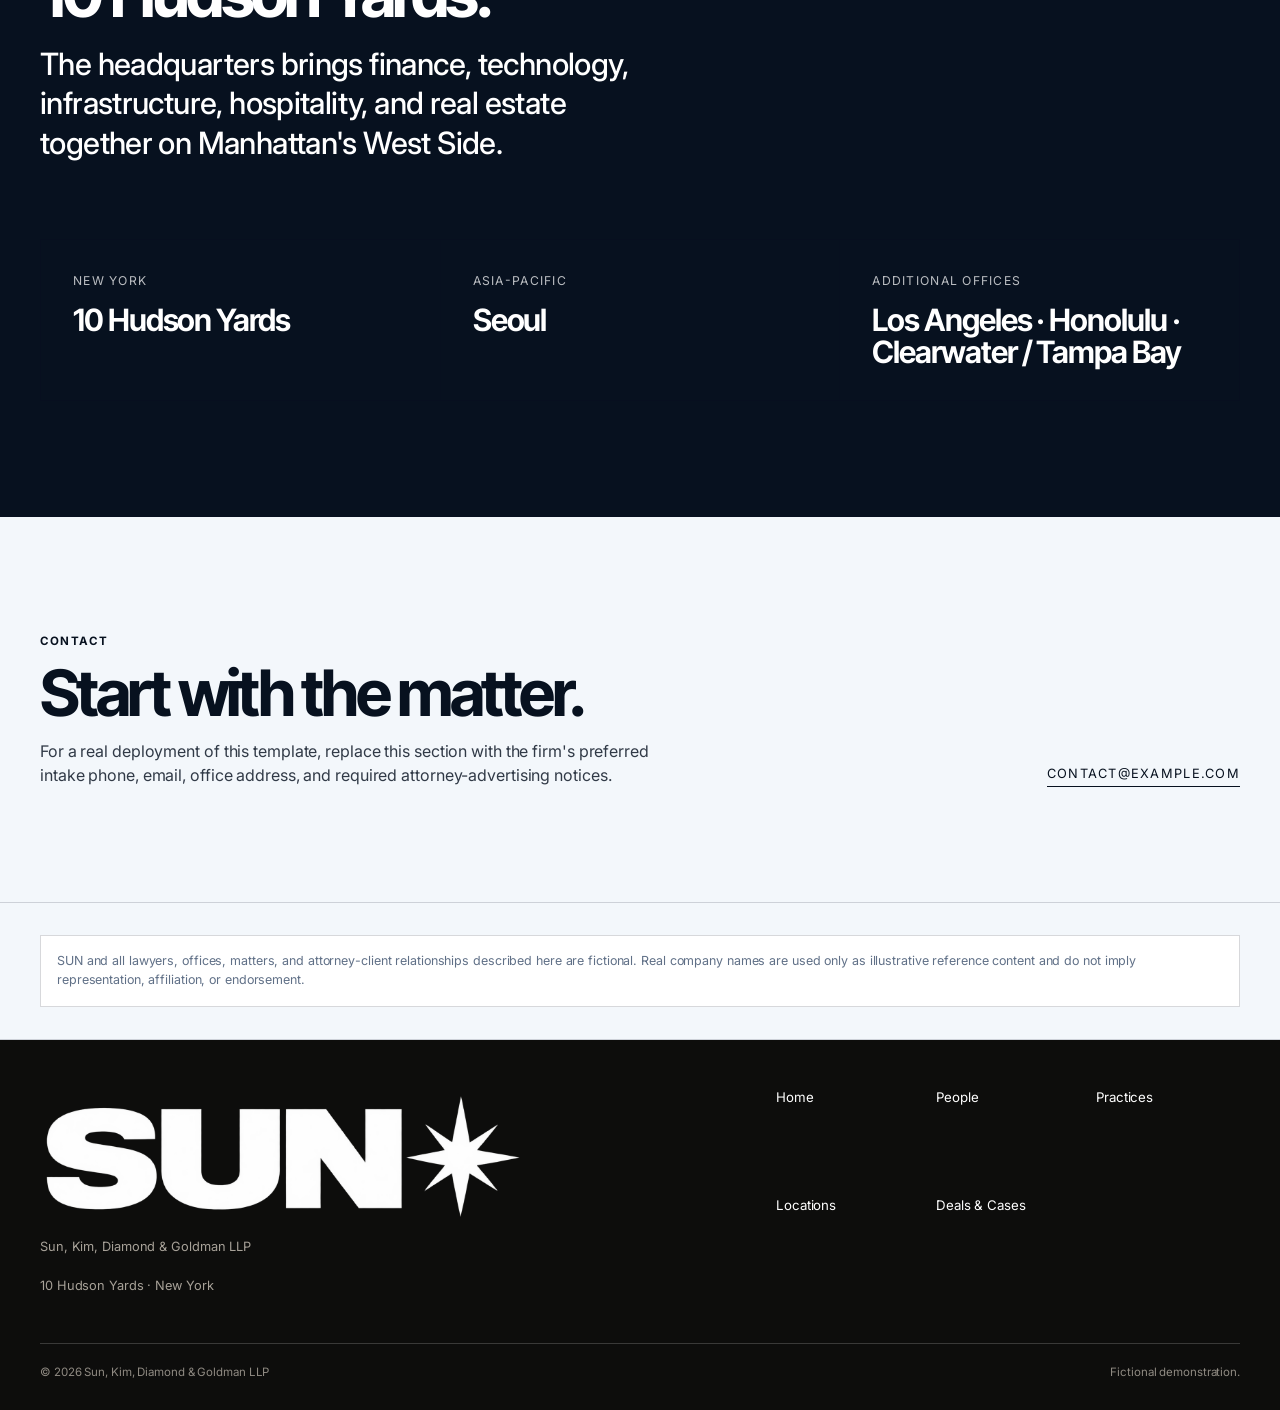
==== commit da9dbf1c: "Integrate SUN* wordmark and Compass Star, add pearl home-screen icon set Co-Authored-By: Claude Sonn" ====
--- a/about.html
+++ b/about.html
@@ -1,8 +1,15 @@
 <!DOCTYPE html>
-<html lang="en"><head><meta charset="UTF-8"><meta name="viewport" content="width=device-width, initial-scale=1"><title>About — SUN</title><link rel="preconnect" href="https://fonts.googleapis.com"><link rel="preconnect" href="https://fonts.gstatic.com" crossorigin><link href="https://fonts.googleapis.com/css2?family=Inter:wght@400;500;600;700&family=Inter+Tight:wght@500;600;700;800&display=swap" rel="stylesheet"><link rel="stylesheet" href="css/site.css"><script src="js/site-config.js"></script></head>
+<html lang="en"><head><meta charset="UTF-8"><meta name="viewport" content="width=device-width, initial-scale=1"><title>About — SUN</title><link rel="preconnect" href="https://fonts.googleapis.com"><link rel="preconnect" href="https://fonts.gstatic.com" crossorigin><link href="https://fonts.googleapis.com/css2?family=Inter:wght@400;500;600;700&family=Inter+Tight:wght@500;600;700;800&display=swap" rel="stylesheet"><meta name="theme-color" content="#f3f7fb">
+  <link rel="icon" href="favicon.ico" sizes="48x48">
+  <link rel="icon" type="image/png" sizes="32x32" href="assets/icons/favicon-32.png">
+  <link rel="icon" type="image/png" sizes="192x192" href="assets/icons/icon-192.png">
+  <link rel="apple-touch-icon" href="assets/icons/apple-touch-icon.png">
+  <link rel="manifest" href="site.webmanifest">
+  <meta name="apple-mobile-web-app-title" content="SUN">
+  <link rel="stylesheet" href="css/site.css"><script src="js/site-config.js"></script></head>
 <body><a class="skip-link" href="#main">Skip to content</a>
-<header class="site-header"><div class="container site-header__inner"><a class="brand" href="index.html"><span class="brand__mark" data-brand>SUN</span><span class="brand__legal" data-legal-name></span></a><nav class="nav" aria-label="Primary"><ul class="nav__list"><li><a class="nav__link" href="people.html">People</a></li><li><a class="nav__link" href="practices.html">Practices</a></li><li data-enterprise-only><a class="nav__link" href="matters.html">Deals & Cases</a></li><li><a class="nav__link" href="locations.html">Locations</a></li><li><a class="nav__link" aria-current="page" href="about.html">About</a></li></ul></nav><button class="nav-toggle" aria-expanded="false" aria-controls="nav-drawer" aria-label="Open menu"><span class="nav-toggle__lines"></span></button></div></header>
-<aside class="nav-drawer" id="nav-drawer" hidden><div class="nav-drawer__top"><span class="brand__mark" data-brand>SUN</span><button class="nav-drawer__close" aria-label="Close menu">×</button></div><ul class="nav-drawer__list"><li><a class="nav-drawer__link" href="people.html">People</a></li><li><a class="nav-drawer__link" href="practices.html">Practices</a></li><li data-enterprise-only><a class="nav-drawer__link" href="matters.html">Deals & Cases</a></li><li><a class="nav-drawer__link" href="locations.html">Locations</a></li><li><a class="nav-drawer__link" href="about.html">About</a></li></ul></aside>
+<header class="site-header"><div class="container site-header__inner"><a class="brand" href="index.html"><span class="brand__mark wordmark" data-wordmark role="img" aria-label="SUN"></span><span class="brand__legal" data-legal-name></span></a><nav class="nav" aria-label="Primary"><ul class="nav__list"><li><a class="nav__link" href="people.html">People</a></li><li><a class="nav__link" href="practices.html">Practices</a></li><li data-enterprise-only><a class="nav__link" href="matters.html">Deals & Cases</a></li><li><a class="nav__link" href="locations.html">Locations</a></li><li><a class="nav__link" aria-current="page" href="about.html">About</a></li></ul></nav><button class="nav-toggle" aria-expanded="false" aria-controls="nav-drawer" aria-label="Open menu"><span class="nav-toggle__lines"></span></button></div></header>
+<aside class="nav-drawer" id="nav-drawer" hidden><div class="nav-drawer__top"><span class="brand__mark wordmark" data-wordmark role="img" aria-label="SUN"></span><button class="nav-drawer__close" aria-label="Close menu">×</button></div><ul class="nav-drawer__list"><li><a class="nav-drawer__link" href="people.html">People</a></li><li><a class="nav-drawer__link" href="practices.html">Practices</a></li><li data-enterprise-only><a class="nav-drawer__link" href="matters.html">Deals & Cases</a></li><li><a class="nav-drawer__link" href="locations.html">Locations</a></li><li><a class="nav-drawer__link" href="about.html">About</a></li></ul></aside>
 <main id="main">
 <section class="page-hero"><div class="container page-hero__grid"><div><p class="eyebrow">About SUN</p><h1 class="section-title">The screen is only the front end.</h1></div><p class="page-hero__copy" data-small-copy="A reusable legal website designed to make a focused practice feel clear, credible, and modern without pretending to be larger than it is.">Behind every digital business are physical assets, capital, infrastructure, IP, and regulation. SUN brings a Seoul-rooted technology practice together with a New York real-estate and structured-finance platform.</p></div></section>
 <section class="section"><div class="container"><div class="section-head"><p class="eyebrow">The combination</p><h2 class="section-title">Sun & Kim understood the technology.<br>Diamond & Goldman understood the assets.</h2></div><div class="detail-list">
@@ -14,5 +21,5 @@
 <section class="section" id="contact"><div class="container cta"><div><p class="eyebrow">Contact</p><h2 class="section-title">Start with the matter.</h2><p class="copy" style="margin-top:1rem;">For a real deployment of this template, replace this section with the firm's preferred intake phone, email, office address, and required attorney-advertising notices.</p></div><a class="cta__action" href="mailto:contact@example.com">contact@example.com</a></div></section>
 <section class="section" style="padding-block:2rem;"><div class="container"><p class="notice">SUN and all lawyers, offices, matters, and attorney-client relationships described here are fictional. Real company names are used only as illustrative reference content and do not imply representation, affiliation, or endorsement.</p></div></section>
 </main>
-<footer class="site-footer"><div class="container"><div class="site-footer__grid"><div><div class="site-footer__mark" data-brand>SUN</div><p class="site-footer__legal" data-legal-name></p><p class="site-footer__legal" data-primary-office></p></div><ul class="site-footer__links"><li><a href="index.html">Home</a></li><li><a href="people.html">People</a></li><li><a href="practices.html">Practices</a></li><li><a href="locations.html">Locations</a></li><li data-enterprise-only><a href="matters.html">Deals & Cases</a></li></ul></div><div class="site-footer__bottom"><span>© <span data-year></span> <span data-legal-name></span></span><span>Fictional demonstration.</span></div></div></footer>
+<footer class="site-footer"><div class="container"><div class="site-footer__grid"><div><div class="site-footer__mark wordmark" data-wordmark role="img" aria-label="SUN"></div><p class="site-footer__legal" data-legal-name></p><p class="site-footer__legal" data-primary-office></p></div><ul class="site-footer__links"><li><a href="index.html">Home</a></li><li><a href="people.html">People</a></li><li><a href="practices.html">Practices</a></li><li><a href="locations.html">Locations</a></li><li data-enterprise-only><a href="matters.html">Deals & Cases</a></li></ul></div><div class="site-footer__bottom"><span>© <span data-year></span> <span data-legal-name></span></span><span>Fictional demonstration.</span></div></div></footer>
 <script src="js/main.js"></script></body></html>
--- a/css/site.css
+++ b/css/site.css
@@ -1547,3 +1547,40 @@
 
 /* About: closing thesis line under the merger story */
 .about-line { margin-top: clamp(2.5rem, 6vw, 4.5rem); max-width: 14ch; }
+
+
+/* ==========================================================================
+   SUN* identity: wordmark image (follows text color via mask), compass star
+   ========================================================================== */
+
+.wordmark {
+  display: block;
+  aspect-ratio: 1400 / 380;
+  background-color: currentColor;
+  -webkit-mask: url("../assets/brand/sun-wordmark-black.png") center / contain no-repeat;
+  mask: url("../assets/brand/sun-wordmark-black.png") center / contain no-repeat;
+}
+
+.brand { align-items: center; }
+.brand__mark.wordmark {
+  width: 8rem;
+  font-size: 0;
+  letter-spacing: 0;
+}
+
+.nav-drawer__top .brand__mark.wordmark { width: 9.5rem; }
+
+.wordmark--hero {
+  width: min(100%, 44rem);
+}
+.display:has(> .wordmark--hero) { line-height: 0; font-size: 0; }
+
+.site-footer__mark.wordmark {
+  width: min(100%, 30rem);
+  line-height: 0;
+  font-size: 0;
+}
+
+@media (max-width: 399px) {
+  .brand__mark.wordmark { width: 6.4rem; }
+}
